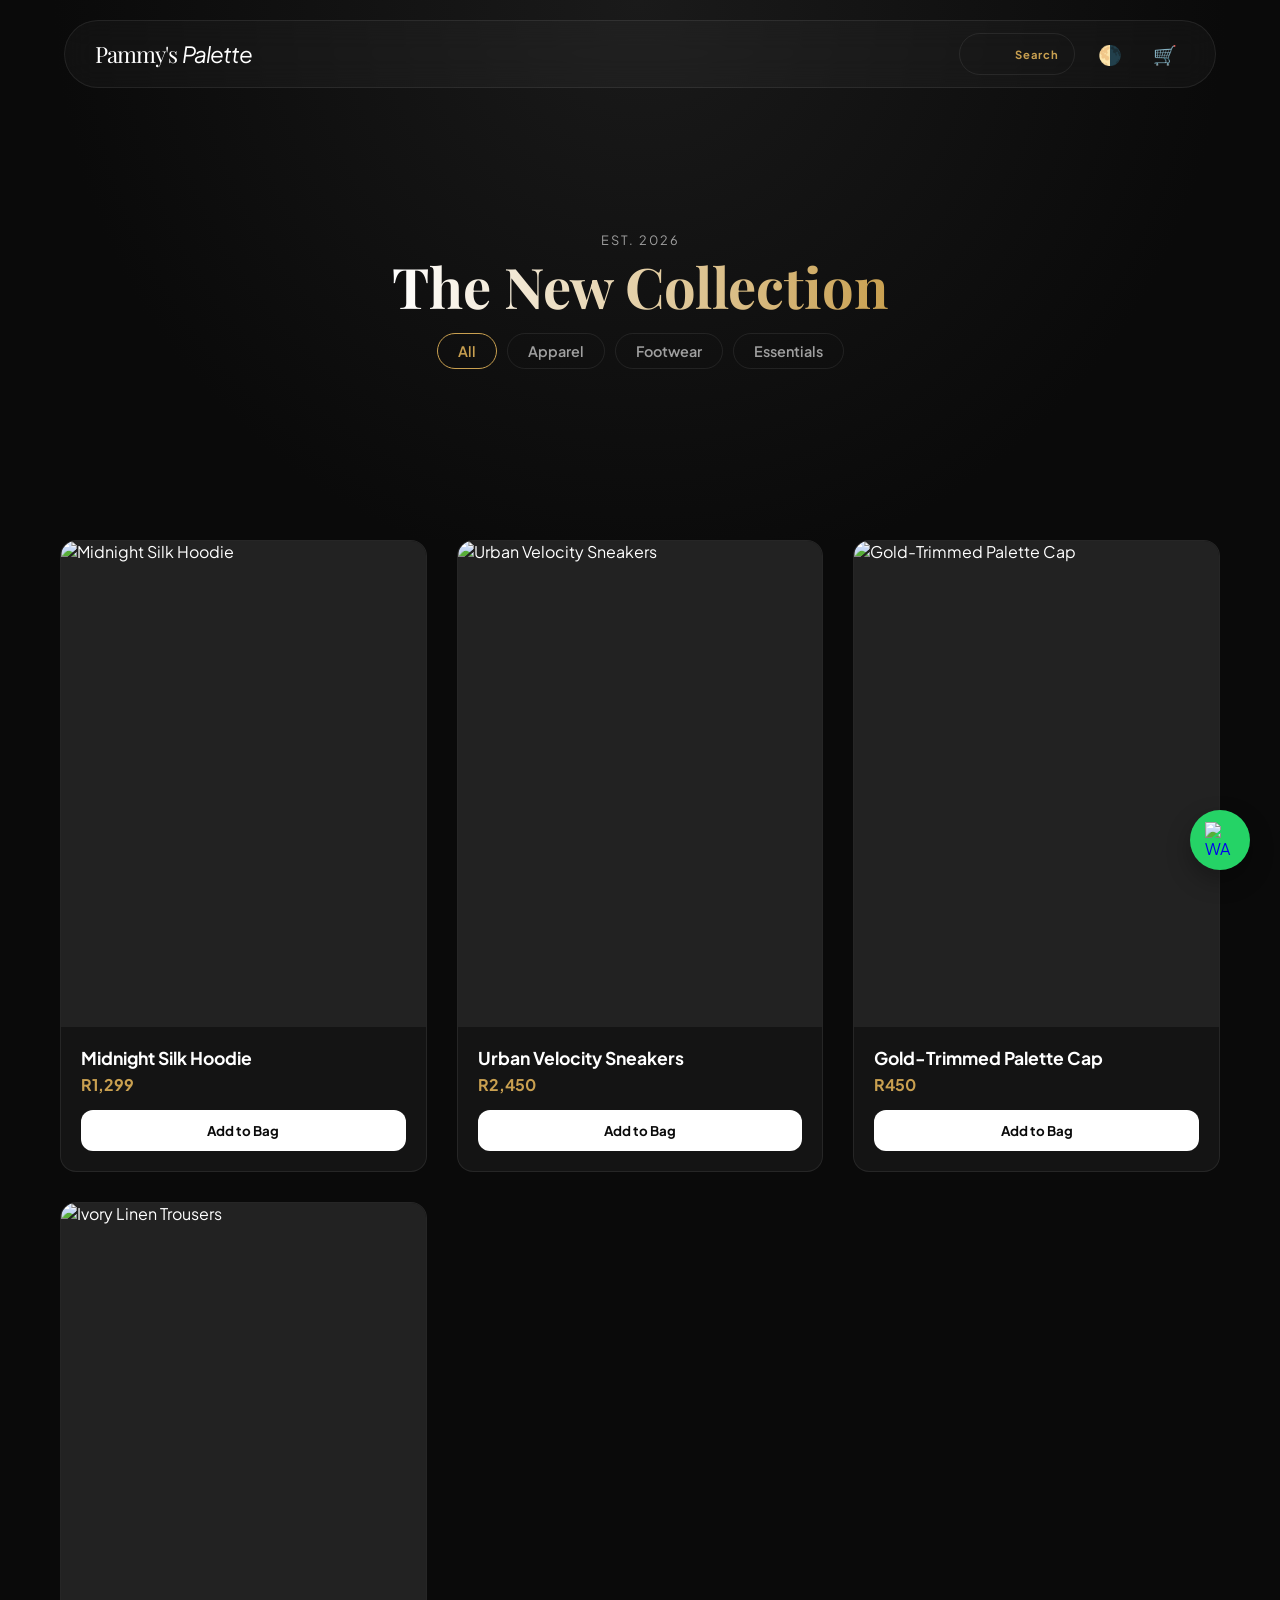
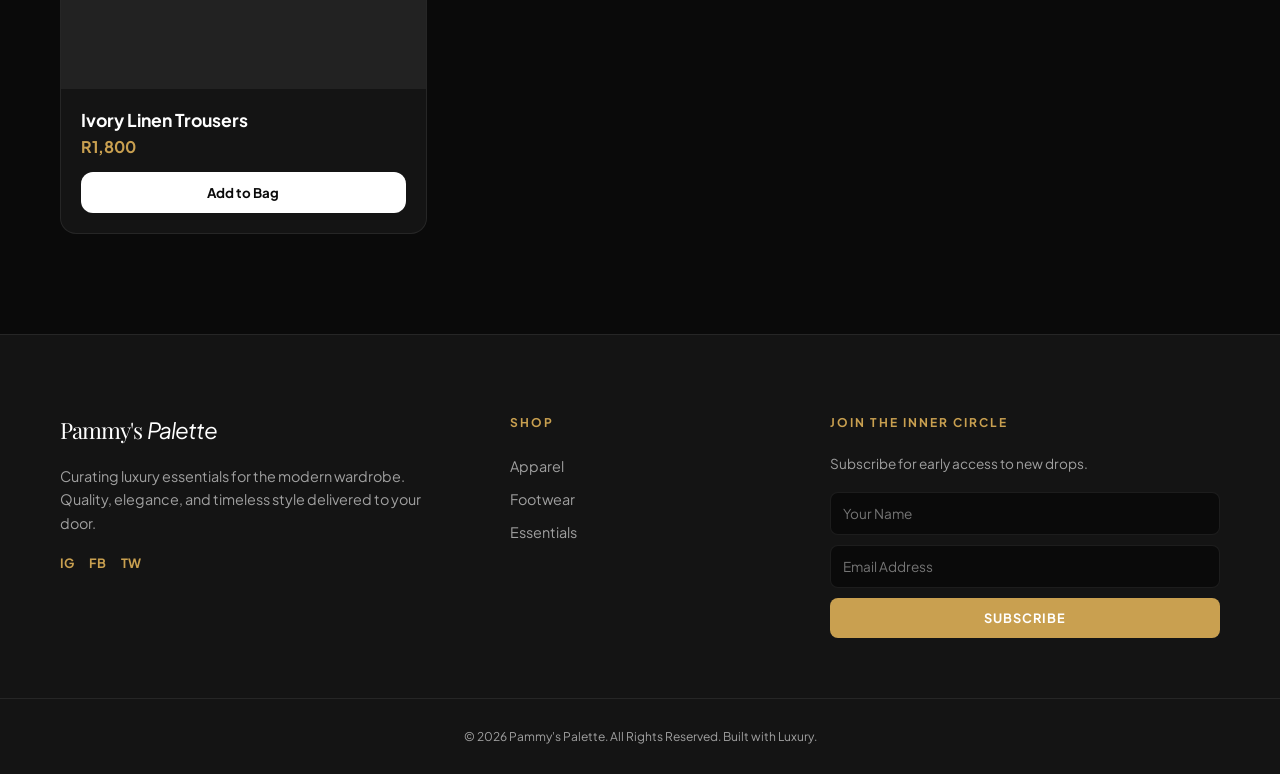
==== index.html @ d9e704fb "Add files via upload" ====
<!DOCTYPE html>
<html lang="en">
<head>
    <meta charset="UTF-8">
    <meta name="viewport" content="width=device-width, initial-scale=1.0">
    <title>Pammy's Palette | Luxury Essentials</title>
    <link href="https://fonts.googleapis.com/css2?family=Plus+Jakarta+Sans:wght@300;400;600;700&family=Playfair+Display:ital,wght@0,700;1,700&display=swap" rel="stylesheet">
    
    <style>
        :root {
            --primary: #c9a050; /* Luxury Gold */
            --bg: #0a0a0a;
            --surface: #141414;
            --text: #ffffff;
            --text-dim: #a0a0a0;
            --glass: rgba(255, 255, 255, 0.03);
            --border: rgba(255, 255, 255, 0.08);
            --radius: 16px;
        }

        .light-theme {
            --bg: #fdfdfd;
            --surface: #ffffff;
            --text: #1a1a1a;
            --text-dim: #666666;
            --glass: rgba(0, 0, 0, 0.02);
            --border: rgba(0, 0, 0, 0.08);
        }

        * {
            margin: 0;
            padding: 0;
            box-sizing: border-box;
            font-family: 'Plus Jakarta Sans', sans-serif;
            transition: background 0.4s ease, color 0.4s ease;
        }

        body {
            background-color: var(--bg);
            color: var(--text);
            overflow-x: hidden;
        }

        /* --- NAVIGATION --- */
        nav {
            position: fixed;
            top: 20px;
            left: 50%;
            transform: translateX(-50%);
            width: 90%;
            max-width: 1200px;
            background: var(--glass);
            backdrop-filter: blur(15px);
            border: 1px solid var(--border);
            border-radius: 50px;
            display: flex;
            justify-content: space-between;
            align-items: center;
            padding: 12px 30px;
            z-index: 1000;
        }

        .logo {
            font-family: 'Playfair Display', serif;
            font-size: 1.4rem;
            letter-spacing: -1px;
        }

        .nav-actions {
            display: flex;
            gap: 15px;
        }

        .icon-btn {
            background: none;
            border: none;
            color: var(--text);
            font-size: 1.2rem;
            cursor: pointer;
            padding: 8px;
            border-radius: 50%;
            display: flex;
            align-items: center;
            justify-content: center;
        }

        .icon-btn:hover {
            background: var(--border);
        }

        /* --- HERO --- */
        .hero {
            height: 60vh;
            display: flex;
            flex-direction: column;
            justify-content: center;
            align-items: center;
            text-align: center;
            padding-top: 100px;
            background: radial-gradient(circle at top, #1a1a1a 0%, var(--bg) 70%);
        }

        .hero h2 {
            font-family: 'Playfair Display', serif;
            font-size: 3.5rem;
            margin-bottom: 10px;
            background: linear-gradient(to right, var(--text), var(--primary));
            -webkit-background-clip: text;
            -webkit-text-fill-color: transparent;
        }

        .hero p {
            color: var(--text-dim);
            letter-spacing: 2px;
            text-transform: uppercase;
            font-size: 0.8rem;
        }

        /* --- FILTERS --- */
        .filters {
            display: flex;
            justify-content: center;
            gap: 10px;
            margin-bottom: 40px;
        }

        .filter-btn {
            background: transparent;
            border: 1px solid var(--border);
            color: var(--text-dim);
            padding: 8px 20px;
            border-radius: 30px;
            cursor: pointer;
            font-size: 0.9rem;
            font-weight: 600;
        }

        .filter-btn.active, .filter-btn:hover {
            border-color: var(--primary);
            color: var(--primary);
        }

        /* --- PRODUCT GRID --- */
        .container {
            max-width: 1200px;
            margin: 0 auto;
            padding: 0 20px;
        }

        .grid {
            display: grid;
            grid-template-columns: repeat(auto-fill, minmax(280px, 1fr));
            gap: 30px;
        }

        .card {
            background: var(--surface);
            border-radius: var(--radius);
            overflow: hidden;
            border: 1px solid var(--border);
            position: relative;
        }

        .image-container {
            width: 100%;
            aspect-ratio: 3/4;
            background: #222;
            overflow: hidden;
        }

        .image-container img {
            width: 100%;
            height: 100%;
            object-fit: cover;
            transition: transform 0.6s cubic-bezier(0.33, 1, 0.68, 1);
        }

        .card:hover .image-container img {
            transform: scale(1.1);
        }

        .card-info {
            padding: 20px;
        }

        .card-info h3 {
            font-size: 1.1rem;
            margin-bottom: 5px;
        }

        .card-info p {
            color: var(--primary);
            font-weight: 700;
            margin-bottom: 15px;
        }

        .add-btn {
            width: 100%;
            background: var(--text);
            color: var(--bg);
            border: none;
            padding: 12px;
            border-radius: 12px;
            font-weight: 700;
            cursor: pointer;
            transition: opacity 0.2s;
        }

        .add-btn:hover {
            opacity: 0.9;
        }

        /* --- CART SIDEBAR --- */
        .cart-overlay {
            position: fixed;
            inset: 0;
            background: rgba(0,0,0,0.5);
            backdrop-filter: blur(4px);
            visibility: hidden;
            opacity: 0;
            z-index: 2000;
            transition: 0.3s;
        }

        .cart-sidebar {
            position: fixed;
            right: -400px;
            top: 0;
            width: 100%;
            max-width: 400px;
            height: 100%;
            background: var(--surface);
            z-index: 2001;
            padding: 40px 30px;
            transition: 0.4s cubic-bezier(0.33, 1, 0.68, 1);
            display: flex;
            flex-direction: column;
        }

        .cart-active .cart-overlay { visibility: visible; opacity: 1; }
        .cart-active .cart-sidebar { right: 0; }

        .cart-header {
            display: flex;
            justify-content: space-between;
            align-items: center;
            margin-bottom: 30px;
        }

        .cart-items-list {
            flex-grow: 1;
            overflow-y: auto;
        }

        .cart-item {
            display: flex;
            justify-content: space-between;
            margin-bottom: 20px;
            padding-bottom: 10px;
            border-bottom: 1px solid var(--border);
        }

        .checkout-btn {
            background: var(--primary);
            color: white;
            border: none;
            padding: 18px;
            border-radius: 14px;
            width: 100%;
            font-weight: 700;
            font-size: 1rem;
            cursor: pointer;
            margin-top: 20px;
        }

        /* --- CONTACT & FOOTER --- */
        .contact-section {
            padding: 80px 0;
            text-align: center;
        }

        .contact-form {
            max-width: 500px;
            margin: 0 auto;
            background: var(--surface);
            padding: 40px;
            border-radius: var(--radius);
            border: 1px solid var(--border);
        }

        input {
            width: 100%;
            background: var(--bg);
            border: 1px solid var(--border);
            color: var(--text);
            padding: 15px;
            border-radius: 8px;
            margin-bottom: 15px;
        }

        .whatsapp-float {
            position: fixed;
            bottom: 30px;
            right: 30px;
            background: #25d366;
            width: 60px;
            height: 60px;
            border-radius: 50%;
            display: flex;
            align-items: center;
            justify-content: center;
            text-decoration: none;
            box-shadow: 0 10px 25px rgba(0,0,0,0.3);
            z-index: 900;
        }

        @media (max-width: 768px) {
            .hero h2 { font-size: 2.2rem; }
            .grid { grid-template-columns: 1fr 1fr; gap: 15px; }
        }

        .search-container {
    display: flex;
    align-items: center;
    background: transparent;
    border: 1px solid var(--border);
    border-radius: 30px;
    padding: 0 15px;
    transition: all 0.5s cubic-bezier(0.4, 0, 0.2, 1);
    /* Set min-width instead of fixed width */
    min-width: 110px; 
    height: 42px;
    overflow: hidden;
    position: relative;
}

.search-container.active {
    /* Increase this value to fit your full placeholder text */
    min-width: 300px; 
    background: var(--surface);
    border-color: var(--primary);
}

#searchInput {
    flex: 1; /* Allows the input to take up all available space */
    border: none;
    background: transparent;
    color: var(--text);
    outline: none;
    font-size: 0.85rem;
    opacity: 0;
    width: 0;
    transition: opacity 0.3s ease;
}

.search-container.active #searchInput {
    opacity: 1;
    width: 100%; /* Now it fills the 300px container */
}

.search-text-btn {
    background: none;
    border: none;
    color: var(--primary);
    font-size: 0.7rem;
    font-weight: 700;
    letter-spacing: 1px;
    cursor: pointer;
    white-space: nowrap; /* Prevents "SEARCH" from wrapping to a new line */
    margin-left: 10px;
}

.site-footer {
    background: var(--surface);
    border-top: 1px solid var(--border);
    padding: 80px 0 30px 0;
    margin-top: 100px;
}

.footer-grid {
    display: grid;
    grid-template-columns: 1.5fr 1fr 1.5fr;
    gap: 60px;
    margin-bottom: 60px;
}

.footer-brand p {
    color: var(--text-dim);
    font-size: 0.9rem;
    line-height: 1.6;
    margin-top: 20px;
}

.social-links {
    display: flex;
    gap: 15px;
    margin-top: 20px;
}

.social-links a {
    color: var(--primary);
    text-decoration: none;
    font-size: 0.8rem;
    font-weight: 700;
}

.footer-links h4, .footer-newsletter h4 {
    font-size: 0.75rem;
    letter-spacing: 2px;
    text-transform: uppercase;
    margin-bottom: 25px;
    color: var(--primary);
}

.footer-links ul {
    list-style: none;
}

.footer-links li {
    margin-bottom: 12px;
}

.footer-links a {
    color: var(--text-dim);
    text-decoration: none;
    font-size: 0.9rem;
    transition: color 0.3s;
}

.footer-links a:hover {
    color: var(--text);
}

.footer-newsletter p {
    color: var(--text-dim);
    font-size: 0.85rem;
    margin-bottom: 20px;
}

/* Compact Form Styling */
.footer-form input {
    background: var(--bg);
    border: 1px solid var(--border);
    padding: 12px;
    border-radius: 8px;
    margin-bottom: 10px;
    font-size: 0.85rem;
}

.subscribe-btn {
    width: 100%;
    background: var(--primary);
    color: white;
    border: none;
    padding: 12px;
    border-radius: 8px;
    font-weight: 700;
    letter-spacing: 1px;
    font-size: 0.8rem;
    cursor: pointer;
}

.footer-bottom {
    border-top: 1px solid var(--border);
    padding-top: 30px;
    text-align: center;
    color: var(--text-dim);
    font-size: 0.75rem;
}

/* Responsive Footer */
@media (max-width: 768px) {
    .footer-grid {
        grid-template-columns: 1fr;
        gap: 40px;
        text-align: center;
    }
    .social-links {
        justify-content: center;
    }
}
    </style>
</head>
<body>

  <nav>
    <div class="logo">Pammy's <i>Palette</i></div>
    
    <div class="nav-actions">
        <div class="search-container">
            <input type="text" id="searchInput" placeholder="Search collection..." onkeyup="handleSearch(event)">
            <button class="search-text-btn" onclick="toggleSearch()">Search</button>
        </div>
        
        <button class="icon-btn" onclick="toggleTheme()">🌗</button>
        <button class="icon-btn" id="cartBtn" onclick="toggleCart()">🛒</button>
    </div>
</nav>

    <header class="hero">
        <p>Est. 2026</p>
        <h2>The New Collection</h2>
        <div class="filters">
            <button class="filter-btn active" onclick="filterItems('all', this)">All</button>
            <button class="filter-btn" onclick="filterItems('clothing', this)">Apparel</button>
            <button class="filter-btn" onclick="filterItems('shoes', this)">Footwear</button>
            <button class="filter-btn" onclick="filterItems('accessories', this)">Essentials</button>
        </div>
    </header>

    <main class="container">
        <div class="grid" id="productGrid">
            </div>
    </main>

    <footer class="site-footer">
      <div class="container footer-grid">
          <div class="footer-brand">
              <div class="logo">Pammy's <i>Palette</i></div>
              <p>Curating luxury essentials for the modern wardrobe. Quality, elegance, and timeless style delivered to your door.</p>
              <div class="social-links">
                  <a href="#">IG</a>
                  <a href="#">FB</a>
                  <a href="#">TW</a>
              </div>
          </div>
  
          <div class="footer-links">
              <h4>Shop</h4>
              <ul>
                  <li><a href="#" onclick="filterItems('clothing', this)">Apparel</a></li>
                  <li><a href="#" onclick="filterItems('shoes', this)">Footwear</a></li>
                  <li><a href="#" onclick="filterItems('accessories', this)">Essentials</a></li>
              </ul>
          </div>
  
          <div class="footer-newsletter">
              <h4>Join the Inner Circle</h4>
              <p>Subscribe for early access to new drops.</p>
              <form class="footer-form" action="https://formsubmit.co/ajax/YOUR-EMAIL" method="POST">
                  <input type="text" name="name" placeholder="Your Name" required>
                  <input type="email" name="email" placeholder="Email Address" required>
                  <button type="submit" class="subscribe-btn">SUBSCRIBE</button>
              </form>
          </div>
      </div>
      
      <div class="footer-bottom">
          <p>&copy; 2026 Pammy's Palette. All Rights Reserved. Built with Luxury.</p>
      </div>
  </footer>

    <div class="cart-overlay" onclick="toggleCart()"></div>
    <div class="cart-sidebar" id="cartSidebar">
        <div class="cart-header">
            <h2>Your Selection</h2>
            <button class="icon-btn" onclick="toggleCart()">✕</button>
        </div>
        <div class="cart-items-list" id="cartList"></div>
        <div class="cart-footer">
            <div style="display: flex; justify-content: space-between; font-weight: 700; font-size: 1.2rem;">
                <span>Total</span>
                <span id="cartTotal">R0.00</span>
            </div>
            <button class="checkout-btn" onclick="handleCheckout()">Secure Checkout</button>
        </div>
    </div>

    <a href="https://wa.me/27123456789" class="whatsapp-float">
        <img src="https://upload.wikimedia.org/wikipedia/commons/6/6b/WhatsApp.svg" width="30" alt="WA">
    </a>

    <script>
        const products = [
            { id: 1, name: "Midnight Silk Hoodie", price: 1299, category: "clothing", img: "https://images.unsplash.com/photo-1556821840-3a63f95609a7?auto=format&fit=crop&w=400&q=80" },
            { id: 2, name: "Urban Velocity Sneakers", price: 2450, category: "shoes", img: "https://images.unsplash.com/photo-1542291026-7eec264c27ff?auto=format&fit=crop&w=400&q=80" },
            { id: 3, name: "Gold-Trimmed Palette Cap", price: 450, category: "accessories", img: "https://images.unsplash.com/photo-1588850561407-ed78c282e89b?auto=format&fit=crop&w=400&q=80" },
            { id: 4, name: "Ivory Linen Trousers", price: 1800, category: "clothing", img: "https://images.unsplash.com/photo-1594633312681-425c7b97ccd1?auto=format&fit=crop&w=400&q=80" }
        ];

        let cart = [];

        function renderProducts(items) {
            const grid = document.getElementById('productGrid');
            grid.innerHTML = items.map(p => `
                <div class="card">
                    <div class="image-container">
                        <img src="${p.img}" alt="${p.name}">
                    </div>
                    <div class="card-info">
                        <h3>${p.name}</h3>
                        <p>R${p.price.toLocaleString()}</p>
                        <button class="add-btn" onclick="addToCart(${p.id})">Add to Bag</button>
                    </div>
                </div>
            `).join('');
        }

        function filterItems(cat, btn) {
            document.querySelectorAll('.filter-btn').forEach(b => b.classList.remove('active'));
            btn.classList.add('active');
            if(cat === 'all') renderProducts(products);
            else renderProducts(products.filter(p => p.category === cat));
        }

        function addToCart(id) {
            const product = products.find(p => p.id === id);
            cart.push(product);
            updateCartUI();
            if(!document.body.classList.contains('cart-active')) toggleCart();
        }

        function updateCartUI() {
            const list = document.getElementById('cartList');
            const total = document.getElementById('cartTotal');
            list.innerHTML = cart.map((item, idx) => `
                <div class="cart-item">
                    <div>
                        <div style="font-weight:600">${item.name}</div>
                        <div style="font-size:0.8rem; color:var(--text-dim)">R${item.price}</div>
                    </div>
                    <button class="icon-btn" onclick="removeItem(${idx})" style="font-size:0.8rem">Remove</button>
                </div>
            `).join('');
            
            const sum = cart.reduce((acc, item) => acc + item.price, 0);
            total.innerText = `R${sum.toLocaleString()}`;
        }

        function removeItem(index) {
            cart.splice(index, 1);
            updateCartUI();
        }

        function toggleCart() {
            document.body.classList.toggle('cart-active');
        }

        function toggleTheme() {
            document.body.classList.toggle('light-theme');
        }

        function handleCheckout() {
            if(cart.length === 0) return alert("Your bag is empty");
            alert("Redirecting to Secure Gateway...");
            // Here you would integrate PayFast or Yoco SDK
        }

        function toggleSearch() {
    const container = document.querySelector('.search-container');
    const input = document.getElementById('searchInput');
    
    container.classList.toggle('active');
    
    if (container.classList.contains('active')) {
        input.focus();
    } else {
        input.value = ""; // Clear search on close
        renderProducts(products); // Reset grid
    }
}

function handleSearch(event) {
    const query = event.target.value.toLowerCase();
    
    // Filter the original products array
    const filtered = products.filter(p => 
        p.name.toLowerCase().includes(query) || 
        p.category.toLowerCase().includes(query)
    );
    
    renderProducts(filtered);
    
    // Optional: Reset active filter buttons UI
    if (query !== "") {
        document.querySelectorAll('.filter-btn').forEach(b => b.classList.remove('active'));
    }
}
        // Initialize
        renderProducts(products);
    </script>
</body>
</html>
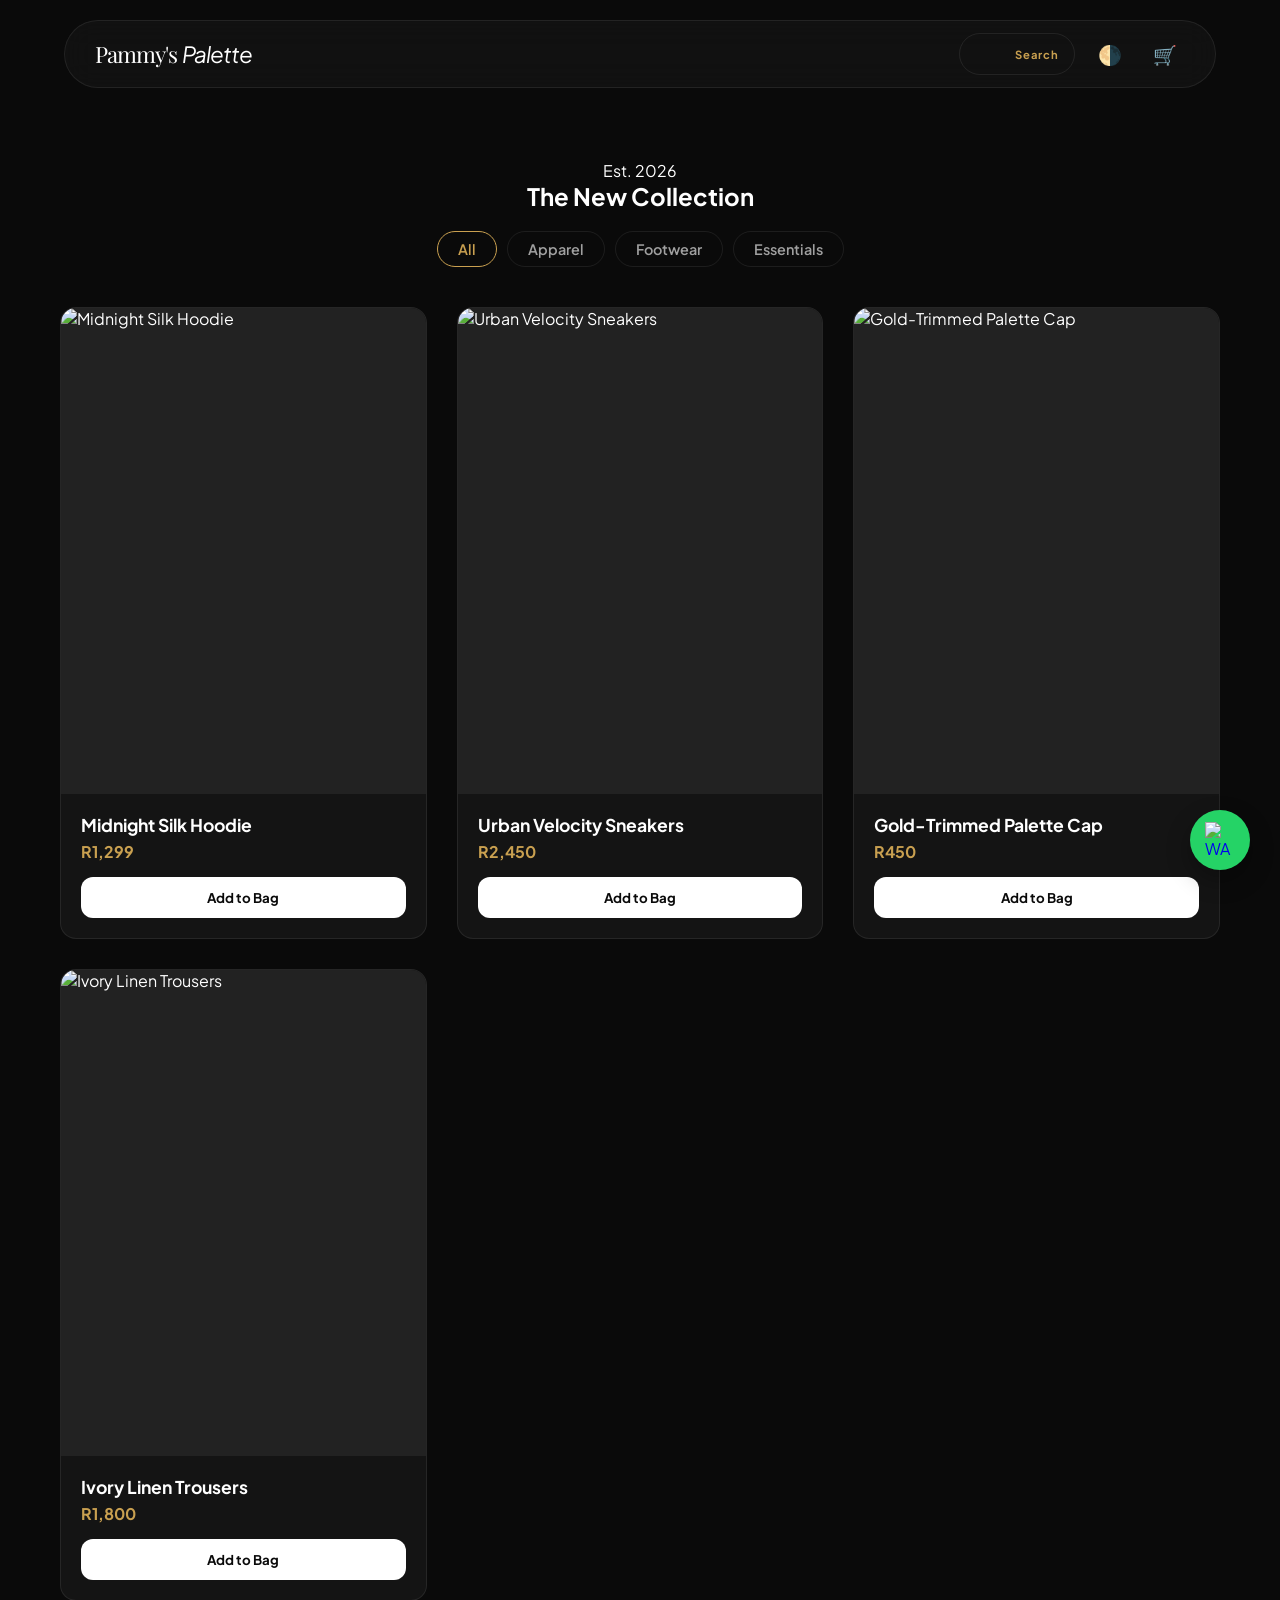
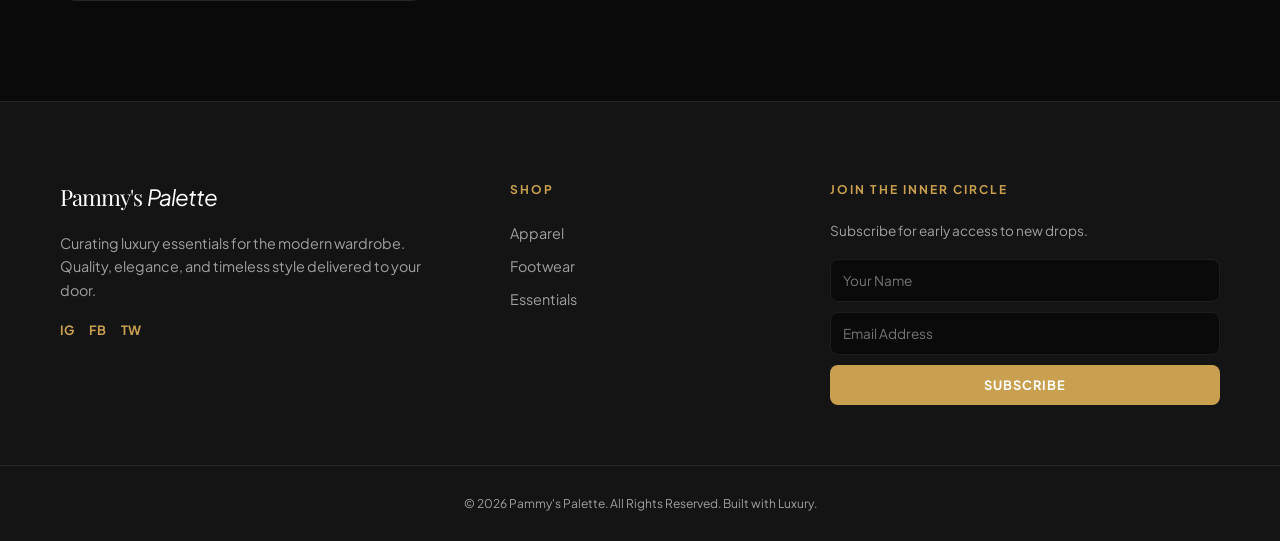
==== commit cda4ed8d: "Add files via upload" ====
--- a/index.html
+++ b/index.html
@@ -5,480 +5,9 @@
     <meta name="viewport" content="width=device-width, initial-scale=1.0">
     <title>Pammy's Palette | Luxury Essentials</title>
     <link href="https://fonts.googleapis.com/css2?family=Plus+Jakarta+Sans:wght@300;400;600;700&family=Playfair+Display:ital,wght@0,700;1,700&display=swap" rel="stylesheet">
-    
+    <link rel="stylesheet" href="style.css">
     <style>
-        :root {
-            --primary: #c9a050; /* Luxury Gold */
-            --bg: #0a0a0a;
-            --surface: #141414;
-            --text: #ffffff;
-            --text-dim: #a0a0a0;
-            --glass: rgba(255, 255, 255, 0.03);
-            --border: rgba(255, 255, 255, 0.08);
-            --radius: 16px;
-        }
-
-        .light-theme {
-            --bg: #fdfdfd;
-            --surface: #ffffff;
-            --text: #1a1a1a;
-            --text-dim: #666666;
-            --glass: rgba(0, 0, 0, 0.02);
-            --border: rgba(0, 0, 0, 0.08);
-        }
-
-        * {
-            margin: 0;
-            padding: 0;
-            box-sizing: border-box;
-            font-family: 'Plus Jakarta Sans', sans-serif;
-            transition: background 0.4s ease, color 0.4s ease;
-        }
-
-        body {
-            background-color: var(--bg);
-            color: var(--text);
-            overflow-x: hidden;
-        }
-
-        /* --- NAVIGATION --- */
-        nav {
-            position: fixed;
-            top: 20px;
-            left: 50%;
-            transform: translateX(-50%);
-            width: 90%;
-            max-width: 1200px;
-            background: var(--glass);
-            backdrop-filter: blur(15px);
-            border: 1px solid var(--border);
-            border-radius: 50px;
-            display: flex;
-            justify-content: space-between;
-            align-items: center;
-            padding: 12px 30px;
-            z-index: 1000;
-        }
-
-        .logo {
-            font-family: 'Playfair Display', serif;
-            font-size: 1.4rem;
-            letter-spacing: -1px;
-        }
-
-        .nav-actions {
-            display: flex;
-            gap: 15px;
-        }
-
-        .icon-btn {
-            background: none;
-            border: none;
-            color: var(--text);
-            font-size: 1.2rem;
-            cursor: pointer;
-            padding: 8px;
-            border-radius: 50%;
-            display: flex;
-            align-items: center;
-            justify-content: center;
-        }
-
-        .icon-btn:hover {
-            background: var(--border);
-        }
-
-        /* --- HERO --- */
-        .hero {
-            height: 60vh;
-            display: flex;
-            flex-direction: column;
-            justify-content: center;
-            align-items: center;
-            text-align: center;
-            padding-top: 100px;
-            background: radial-gradient(circle at top, #1a1a1a 0%, var(--bg) 70%);
-        }
-
-        .hero h2 {
-            font-family: 'Playfair Display', serif;
-            font-size: 3.5rem;
-            margin-bottom: 10px;
-            background: linear-gradient(to right, var(--text), var(--primary));
-            -webkit-background-clip: text;
-            -webkit-text-fill-color: transparent;
-        }
-
-        .hero p {
-            color: var(--text-dim);
-            letter-spacing: 2px;
-            text-transform: uppercase;
-            font-size: 0.8rem;
-        }
-
-        /* --- FILTERS --- */
-        .filters {
-            display: flex;
-            justify-content: center;
-            gap: 10px;
-            margin-bottom: 40px;
-        }
-
-        .filter-btn {
-            background: transparent;
-            border: 1px solid var(--border);
-            color: var(--text-dim);
-            padding: 8px 20px;
-            border-radius: 30px;
-            cursor: pointer;
-            font-size: 0.9rem;
-            font-weight: 600;
-        }
-
-        .filter-btn.active, .filter-btn:hover {
-            border-color: var(--primary);
-            color: var(--primary);
-        }
-
-        /* --- PRODUCT GRID --- */
-        .container {
-            max-width: 1200px;
-            margin: 0 auto;
-            padding: 0 20px;
-        }
-
-        .grid {
-            display: grid;
-            grid-template-columns: repeat(auto-fill, minmax(280px, 1fr));
-            gap: 30px;
-        }
-
-        .card {
-            background: var(--surface);
-            border-radius: var(--radius);
-            overflow: hidden;
-            border: 1px solid var(--border);
-            position: relative;
-        }
-
-        .image-container {
-            width: 100%;
-            aspect-ratio: 3/4;
-            background: #222;
-            overflow: hidden;
-        }
-
-        .image-container img {
-            width: 100%;
-            height: 100%;
-            object-fit: cover;
-            transition: transform 0.6s cubic-bezier(0.33, 1, 0.68, 1);
-        }
-
-        .card:hover .image-container img {
-            transform: scale(1.1);
-        }
-
-        .card-info {
-            padding: 20px;
-        }
-
-        .card-info h3 {
-            font-size: 1.1rem;
-            margin-bottom: 5px;
-        }
-
-        .card-info p {
-            color: var(--primary);
-            font-weight: 700;
-            margin-bottom: 15px;
-        }
-
-        .add-btn {
-            width: 100%;
-            background: var(--text);
-            color: var(--bg);
-            border: none;
-            padding: 12px;
-            border-radius: 12px;
-            font-weight: 700;
-            cursor: pointer;
-            transition: opacity 0.2s;
-        }
-
-        .add-btn:hover {
-            opacity: 0.9;
-        }
-
-        /* --- CART SIDEBAR --- */
-        .cart-overlay {
-            position: fixed;
-            inset: 0;
-            background: rgba(0,0,0,0.5);
-            backdrop-filter: blur(4px);
-            visibility: hidden;
-            opacity: 0;
-            z-index: 2000;
-            transition: 0.3s;
-        }
-
-        .cart-sidebar {
-            position: fixed;
-            right: -400px;
-            top: 0;
-            width: 100%;
-            max-width: 400px;
-            height: 100%;
-            background: var(--surface);
-            z-index: 2001;
-            padding: 40px 30px;
-            transition: 0.4s cubic-bezier(0.33, 1, 0.68, 1);
-            display: flex;
-            flex-direction: column;
-        }
-
-        .cart-active .cart-overlay { visibility: visible; opacity: 1; }
-        .cart-active .cart-sidebar { right: 0; }
-
-        .cart-header {
-            display: flex;
-            justify-content: space-between;
-            align-items: center;
-            margin-bottom: 30px;
-        }
-
-        .cart-items-list {
-            flex-grow: 1;
-            overflow-y: auto;
-        }
-
-        .cart-item {
-            display: flex;
-            justify-content: space-between;
-            margin-bottom: 20px;
-            padding-bottom: 10px;
-            border-bottom: 1px solid var(--border);
-        }
-
-        .checkout-btn {
-            background: var(--primary);
-            color: white;
-            border: none;
-            padding: 18px;
-            border-radius: 14px;
-            width: 100%;
-            font-weight: 700;
-            font-size: 1rem;
-            cursor: pointer;
-            margin-top: 20px;
-        }
-
-        /* --- CONTACT & FOOTER --- */
-        .contact-section {
-            padding: 80px 0;
-            text-align: center;
-        }
-
-        .contact-form {
-            max-width: 500px;
-            margin: 0 auto;
-            background: var(--surface);
-            padding: 40px;
-            border-radius: var(--radius);
-            border: 1px solid var(--border);
-        }
-
-        input {
-            width: 100%;
-            background: var(--bg);
-            border: 1px solid var(--border);
-            color: var(--text);
-            padding: 15px;
-            border-radius: 8px;
-            margin-bottom: 15px;
-        }
-
-        .whatsapp-float {
-            position: fixed;
-            bottom: 30px;
-            right: 30px;
-            background: #25d366;
-            width: 60px;
-            height: 60px;
-            border-radius: 50%;
-            display: flex;
-            align-items: center;
-            justify-content: center;
-            text-decoration: none;
-            box-shadow: 0 10px 25px rgba(0,0,0,0.3);
-            z-index: 900;
-        }
-
-        @media (max-width: 768px) {
-            .hero h2 { font-size: 2.2rem; }
-            .grid { grid-template-columns: 1fr 1fr; gap: 15px; }
-        }
-
-        .search-container {
-    display: flex;
-    align-items: center;
-    background: transparent;
-    border: 1px solid var(--border);
-    border-radius: 30px;
-    padding: 0 15px;
-    transition: all 0.5s cubic-bezier(0.4, 0, 0.2, 1);
-    /* Set min-width instead of fixed width */
-    min-width: 110px; 
-    height: 42px;
-    overflow: hidden;
-    position: relative;
-}
-
-.search-container.active {
-    /* Increase this value to fit your full placeholder text */
-    min-width: 300px; 
-    background: var(--surface);
-    border-color: var(--primary);
-}
-
-#searchInput {
-    flex: 1; /* Allows the input to take up all available space */
-    border: none;
-    background: transparent;
-    color: var(--text);
-    outline: none;
-    font-size: 0.85rem;
-    opacity: 0;
-    width: 0;
-    transition: opacity 0.3s ease;
-}
-
-.search-container.active #searchInput {
-    opacity: 1;
-    width: 100%; /* Now it fills the 300px container */
-}
-
-.search-text-btn {
-    background: none;
-    border: none;
-    color: var(--primary);
-    font-size: 0.7rem;
-    font-weight: 700;
-    letter-spacing: 1px;
-    cursor: pointer;
-    white-space: nowrap; /* Prevents "SEARCH" from wrapping to a new line */
-    margin-left: 10px;
-}
-
-.site-footer {
-    background: var(--surface);
-    border-top: 1px solid var(--border);
-    padding: 80px 0 30px 0;
-    margin-top: 100px;
-}
-
-.footer-grid {
-    display: grid;
-    grid-template-columns: 1.5fr 1fr 1.5fr;
-    gap: 60px;
-    margin-bottom: 60px;
-}
-
-.footer-brand p {
-    color: var(--text-dim);
-    font-size: 0.9rem;
-    line-height: 1.6;
-    margin-top: 20px;
-}
-
-.social-links {
-    display: flex;
-    gap: 15px;
-    margin-top: 20px;
-}
-
-.social-links a {
-    color: var(--primary);
-    text-decoration: none;
-    font-size: 0.8rem;
-    font-weight: 700;
-}
-
-.footer-links h4, .footer-newsletter h4 {
-    font-size: 0.75rem;
-    letter-spacing: 2px;
-    text-transform: uppercase;
-    margin-bottom: 25px;
-    color: var(--primary);
-}
-
-.footer-links ul {
-    list-style: none;
-}
-
-.footer-links li {
-    margin-bottom: 12px;
-}
-
-.footer-links a {
-    color: var(--text-dim);
-    text-decoration: none;
-    font-size: 0.9rem;
-    transition: color 0.3s;
-}
-
-.footer-links a:hover {
-    color: var(--text);
-}
-
-.footer-newsletter p {
-    color: var(--text-dim);
-    font-size: 0.85rem;
-    margin-bottom: 20px;
-}
-
-/* Compact Form Styling */
-.footer-form input {
-    background: var(--bg);
-    border: 1px solid var(--border);
-    padding: 12px;
-    border-radius: 8px;
-    margin-bottom: 10px;
-    font-size: 0.85rem;
-}
-
-.subscribe-btn {
-    width: 100%;
-    background: var(--primary);
-    color: white;
-    border: none;
-    padding: 12px;
-    border-radius: 8px;
-    font-weight: 700;
-    letter-spacing: 1px;
-    font-size: 0.8rem;
-    cursor: pointer;
-}
-
-.footer-bottom {
-    border-top: 1px solid var(--border);
-    padding-top: 30px;
-    text-align: center;
-    color: var(--text-dim);
-    font-size: 0.75rem;
-}
-
-/* Responsive Footer */
-@media (max-width: 768px) {
-    .footer-grid {
-        grid-template-columns: 1fr;
-        gap: 40px;
-        text-align: center;
-    }
-    .social-links {
-        justify-content: center;
-    }
-}
+       
     </style>
 </head>
 <body>
@@ -497,16 +26,16 @@
     </div>
 </nav>
 
-    <header class="hero">
+<header class="hero" style="padding-top: 140px;">
         <p>Est. 2026</p>
-        <h2>The New Collection</h2>
-        <div class="filters">
-            <button class="filter-btn active" onclick="filterItems('all', this)">All</button>
-            <button class="filter-btn" onclick="filterItems('clothing', this)">Apparel</button>
-            <button class="filter-btn" onclick="filterItems('shoes', this)">Footwear</button>
-            <button class="filter-btn" onclick="filterItems('accessories', this)">Essentials</button>
-        </div>
-    </header>
+    <h2>The New Collection</h2>
+    <div class="filters">
+        <button class="filter-btn active" onclick="filterItems('all', this)">All</button>
+        <button class="filter-btn" onclick="filterItems('clothing', this)">Apparel</button>
+        <button class="filter-btn" onclick="filterItems('shoes', this)">Footwear</button>
+        <button class="filter-btn" onclick="filterItems('accessories', this)">Essentials</button>
+    </div>
+</header>
 
     <main class="container">
         <div class="grid" id="productGrid">
@@ -569,115 +98,6 @@
     <a href="https://wa.me/27123456789" class="whatsapp-float">
         <img src="https://upload.wikimedia.org/wikipedia/commons/6/6b/WhatsApp.svg" width="30" alt="WA">
     </a>
-
-    <script>
-        const products = [
-            { id: 1, name: "Midnight Silk Hoodie", price: 1299, category: "clothing", img: "https://images.unsplash.com/photo-1556821840-3a63f95609a7?auto=format&fit=crop&w=400&q=80" },
-            { id: 2, name: "Urban Velocity Sneakers", price: 2450, category: "shoes", img: "https://images.unsplash.com/photo-1542291026-7eec264c27ff?auto=format&fit=crop&w=400&q=80" },
-            { id: 3, name: "Gold-Trimmed Palette Cap", price: 450, category: "accessories", img: "https://images.unsplash.com/photo-1588850561407-ed78c282e89b?auto=format&fit=crop&w=400&q=80" },
-            { id: 4, name: "Ivory Linen Trousers", price: 1800, category: "clothing", img: "https://images.unsplash.com/photo-1594633312681-425c7b97ccd1?auto=format&fit=crop&w=400&q=80" }
-        ];
-
-        let cart = [];
-
-        function renderProducts(items) {
-            const grid = document.getElementById('productGrid');
-            grid.innerHTML = items.map(p => `
-                <div class="card">
-                    <div class="image-container">
-                        <img src="${p.img}" alt="${p.name}">
-                    </div>
-                    <div class="card-info">
-                        <h3>${p.name}</h3>
-                        <p>R${p.price.toLocaleString()}</p>
-                        <button class="add-btn" onclick="addToCart(${p.id})">Add to Bag</button>
-                    </div>
-                </div>
-            `).join('');
-        }
-
-        function filterItems(cat, btn) {
-            document.querySelectorAll('.filter-btn').forEach(b => b.classList.remove('active'));
-            btn.classList.add('active');
-            if(cat === 'all') renderProducts(products);
-            else renderProducts(products.filter(p => p.category === cat));
-        }
-
-        function addToCart(id) {
-            const product = products.find(p => p.id === id);
-            cart.push(product);
-            updateCartUI();
-            if(!document.body.classList.contains('cart-active')) toggleCart();
-        }
-
-        function updateCartUI() {
-            const list = document.getElementById('cartList');
-            const total = document.getElementById('cartTotal');
-            list.innerHTML = cart.map((item, idx) => `
-                <div class="cart-item">
-                    <div>
-                        <div style="font-weight:600">${item.name}</div>
-                        <div style="font-size:0.8rem; color:var(--text-dim)">R${item.price}</div>
-                    </div>
-                    <button class="icon-btn" onclick="removeItem(${idx})" style="font-size:0.8rem">Remove</button>
-                </div>
-            `).join('');
-            
-            const sum = cart.reduce((acc, item) => acc + item.price, 0);
-            total.innerText = `R${sum.toLocaleString()}`;
-        }
-
-        function removeItem(index) {
-            cart.splice(index, 1);
-            updateCartUI();
-        }
-
-        function toggleCart() {
-            document.body.classList.toggle('cart-active');
-        }
-
-        function toggleTheme() {
-            document.body.classList.toggle('light-theme');
-        }
-
-        function handleCheckout() {
-            if(cart.length === 0) return alert("Your bag is empty");
-            alert("Redirecting to Secure Gateway...");
-            // Here you would integrate PayFast or Yoco SDK
-        }
-
-        function toggleSearch() {
-    const container = document.querySelector('.search-container');
-    const input = document.getElementById('searchInput');
-    
-    container.classList.toggle('active');
-    
-    if (container.classList.contains('active')) {
-        input.focus();
-    } else {
-        input.value = ""; // Clear search on close
-        renderProducts(products); // Reset grid
-    }
-}
-
-function handleSearch(event) {
-    const query = event.target.value.toLowerCase();
-    
-    // Filter the original products array
-    const filtered = products.filter(p => 
-        p.name.toLowerCase().includes(query) || 
-        p.category.toLowerCase().includes(query)
-    );
-    
-    renderProducts(filtered);
-    
-    // Optional: Reset active filter buttons UI
-    if (query !== "") {
-        document.querySelectorAll('.filter-btn').forEach(b => b.classList.remove('active'));
-    }
-}
-        // Initialize
-        renderProducts(products);
-    </script>
+    <script src="script.js"></script>
 </body>
 </html>
--- a/style.css
+++ b/style.css
@@ -0,0 +1,575 @@
+:root {
+    --primary: #c9a050; /* Luxury Gold */
+    --bg: #0a0a0a;
+    --surface: #141414;
+    --text: #ffffff;
+    --text-dim: #a0a0a0;
+    --glass: rgba(255, 255, 255, 0.03);
+    --border: rgba(255, 255, 255, 0.08);
+    --radius: 16px;
+}
+
+.light-theme {
+    --bg: #fdfdfd;
+    --surface: #ffffff;
+    --text: #1a1a1a;
+    --text-dim: #666666;
+    --glass: rgba(0, 0, 0, 0.02);
+    --border: rgba(0, 0, 0, 0.08);
+}
+
+* {
+    margin: 0;
+    padding: 0;
+    box-sizing: border-box;
+    font-family: 'Plus Jakarta Sans', sans-serif;
+    transition: background 0.4s ease, color 0.4s ease;
+}
+
+body {
+    background-color: var(--bg);
+    color: var(--text);
+    overflow-x: hidden;
+}
+
+/* --- NAVIGATION --- */
+nav {
+    position: fixed;
+    top: 20px;
+    left: 50%;
+    transform: translateX(-50%);
+    width: 90%;
+    max-width: 1200px;
+    background: var(--glass);
+    backdrop-filter: blur(15px);
+    border: 1px solid var(--border);
+    border-radius: 50px;
+    display: flex;
+    justify-content: space-between;
+    align-items: center;
+    padding: 12px 30px;
+    z-index: 1000;
+}
+
+.logo {
+    font-family: 'Playfair Display', serif;
+    font-size: 1.4rem;
+    letter-spacing: -1px;
+}
+
+.nav-actions {
+    display: flex;
+    gap: 15px;
+}
+
+.icon-btn {
+    background: none;
+    border: none;
+    color: var(--text);
+    font-size: 1.2rem;
+    cursor: pointer;
+    padding: 8px;
+    border-radius: 50%;
+    display: flex;
+    align-items: center;
+    justify-content: center;
+}
+
+.icon-btn:hover {
+    background: var(--border);
+}
+
+/* --- HERO --- */
+.hero {
+    padding-top: 160px !important; 
+    display: flex !important;
+    flex-direction: column !important;
+    align-items: center !important; 
+    justify-content: center !important;
+    text-align: center !important;
+    width: 100% !important;
+    margin: 0 auto !important;
+}
+
+.hero p, .hero h2 {
+    width: 100%;
+}
+
+/* 2. Responsive Adjustments (Only for smaller screens) */
+@media (max-width: 768px) {
+    .hero {
+        padding-top: 120px !important; /* Slightly less padding on mobile */
+    }
+    
+    .hero h2 {
+        font-size: 1.8rem;
+    }
+}
+
+@media (max-width: 480px) {
+    .hero h2 {
+        font-size: 1.8rem;
+    }
+}
+/* --- FILTERS --- */
+.filters {
+    display: flex;
+    justify-content: center;
+    gap: 10px;
+    margin-top: 20px;
+    margin-bottom: 40px;
+}
+
+.filter-btn {
+    background: transparent;
+    border: 1px solid var(--border);
+    color: var(--text-dim);
+    padding: 8px 20px;
+    border-radius: 30px;
+    cursor: pointer;
+    font-size: 0.9rem;
+    font-weight: 600;
+}
+
+.filter-btn.active, .filter-btn:hover {
+    border-color: var(--primary);
+    color: var(--primary);
+}
+
+/* --- PRODUCT GRID --- */
+.container {
+    max-width: 1200px;
+    margin: 0 auto;
+    padding: 0 20px;
+}
+@media (max-width: 1024px) {
+    .grid {
+        grid-template-columns: repeat(2, 1fr);
+        gap: 20px;
+    }
+}
+
+@media (max-width: 768px) {
+    .grid {
+        grid-template-columns: repeat(2, 1fr);
+        gap: 15px;
+    }
+}
+
+@media (max-width: 480px) {
+    .grid {
+        grid-template-columns: 1fr;
+    }
+}
+
+.grid {
+    display: grid;
+    grid-template-columns: repeat(auto-fill, minmax(280px, 1fr));
+    gap: 30px;
+}
+
+.card {
+    background: var(--surface);
+    border-radius: var(--radius);
+    overflow: hidden;
+    border: 1px solid var(--border);
+    position: relative;
+}
+
+.image-container {
+    width: 100%;
+    aspect-ratio: 3/4;
+    background: #222;
+    overflow: hidden;
+}
+
+.image-container img {
+    width: 100%;
+    height: 100%;
+    object-fit: cover;
+    transition: transform 0.6s cubic-bezier(0.33, 1, 0.68, 1);
+}
+
+.card:hover .image-container img {
+    transform: scale(1.1);
+}
+
+.card-info {
+    padding: 20px;
+}
+
+.card-info h3 {
+    font-size: 1.1rem;
+    margin-bottom: 5px;
+}
+
+.card-info p {
+    color: var(--primary);
+    font-weight: 700;
+    margin-bottom: 15px;
+}
+
+.add-btn {
+    width: 100%;
+    background: var(--text);
+    color: var(--bg);
+    border: none;
+    padding: 12px;
+    border-radius: 12px;
+    font-weight: 700;
+    cursor: pointer;
+    transition: opacity 0.2s;
+}
+
+.add-btn:hover {
+    opacity: 0.9;
+}
+
+/* --- CART SIDEBAR --- */
+.cart-overlay {
+    position: fixed;
+    inset: 0;
+    background: rgba(0,0,0,0.5);
+    backdrop-filter: blur(4px);
+    visibility: hidden;
+    opacity: 0;
+    z-index: 2000;
+    transition: 0.3s;
+}
+
+.cart-sidebar {
+    position: fixed;
+    right: -400px;
+    top: 0;
+    width: 100%;
+    max-width: 400px;
+    height: 100%;
+    background: var(--surface);
+    z-index: 2001;
+    padding: 40px 30px;
+    transition: 0.4s cubic-bezier(0.33, 1, 0.68, 1);
+    display: flex;
+    flex-direction: column;
+}
+
+.cart-active .cart-overlay { visibility: visible; opacity: 1; }
+.cart-active .cart-sidebar { right: 0; }
+
+.cart-header {
+    display: flex;
+    justify-content: space-between;
+    align-items: center;
+    margin-bottom: 30px;
+}
+
+.cart-items-list {
+    flex-grow: 1;
+    overflow-y: auto;
+}
+
+.cart-item {
+    display: flex;
+    justify-content: space-between;
+    margin-bottom: 20px;
+    padding-bottom: 10px;
+    border-bottom: 1px solid var(--border);
+}
+
+.checkout-btn {
+    background: var(--primary);
+    color: white;
+    border: none;
+    padding: 18px;
+    border-radius: 14px;
+    width: 100%;
+    font-weight: 700;
+    font-size: 1rem;
+    cursor: pointer;
+    margin-top: 20px;
+}
+
+/* --- CONTACT & FOOTER --- */
+.contact-section {
+    padding: 80px 0;
+    text-align: center;
+}
+
+.contact-form {
+    max-width: 500px;
+    margin: 0 auto;
+    background: var(--surface);
+    padding: 40px;
+    border-radius: var(--radius);
+    border: 1px solid var(--border);
+}
+
+input {
+    width: 100%;
+    background: var(--bg);
+    border: 1px solid var(--border);
+    color: var(--text);
+    padding: 15px;
+    border-radius: 8px;
+    margin-bottom: 15px;
+}
+
+.whatsapp-float {
+    position: fixed;
+    bottom: 30px;
+    right: 30px;
+    background: #25d366;
+    width: 60px;
+    height: 60px;
+    border-radius: 50%;
+    display: flex;
+    align-items: center;
+    justify-content: center;
+    text-decoration: none;
+    box-shadow: 0 10px 25px rgba(0,0,0,0.3);
+    z-index: 900;
+}
+
+@media (max-width: 768px) {
+    .hero h2 { font-size: 2.2rem; }
+    .grid { grid-template-columns: 1fr 1fr; gap: 15px; }
+}
+
+.search-container {
+display: flex;
+align-items: center;
+background: transparent;
+border: 1px solid var(--border);
+border-radius: 30px;
+padding: 0 15px;
+transition: all 0.5s cubic-bezier(0.4, 0, 0.2, 1);
+/* Set min-width instead of fixed width */
+min-width: 110px; 
+height: 42px;
+overflow: hidden;
+position: relative;
+}
+
+.search-container.active {
+/* Increase this value to fit your full placeholder text */
+min-width: 300px; 
+background: var(--surface);
+border-color: var(--primary);
+}
+
+#searchInput {
+flex: 1; /* Allows the input to take up all available space */
+border: none;
+background: transparent;
+color: var(--text);
+outline: none;
+font-size: 0.85rem;
+opacity: 0;
+width: 0;
+transition: opacity 0.3s ease;
+}
+
+.search-container.active #searchInput {
+opacity: 1;
+width: 100%; /* Now it fills the 300px container */
+}
+
+.search-text-btn {
+background: none;
+border: none;
+color: var(--primary);
+font-size: 0.7rem;
+font-weight: 700;
+letter-spacing: 1px;
+cursor: pointer;
+white-space: nowrap; /* Prevents "SEARCH" from wrapping to a new line */
+margin-left: 10px;
+}
+
+.site-footer {
+background: var(--surface);
+border-top: 1px solid var(--border);
+padding: 80px 0 30px 0;
+margin-top: 100px;
+}
+
+.footer-grid {
+display: grid;
+grid-template-columns: 1.5fr 1fr 1.5fr;
+gap: 60px;
+margin-bottom: 60px;
+}
+
+.footer-brand p {
+color: var(--text-dim);
+font-size: 0.9rem;
+line-height: 1.6;
+margin-top: 20px;
+}
+
+.social-links {
+display: flex;
+gap: 15px;
+margin-top: 20px;
+}
+
+.social-links a {
+color: var(--primary);
+text-decoration: none;
+font-size: 0.8rem;
+font-weight: 700;
+}
+
+.footer-links h4, .footer-newsletter h4 {
+font-size: 0.75rem;
+letter-spacing: 2px;
+text-transform: uppercase;
+margin-bottom: 25px;
+color: var(--primary);
+}
+
+.footer-links ul {
+list-style: none;
+}
+
+.footer-links li {
+margin-bottom: 12px;
+}
+
+.footer-links a {
+color: var(--text-dim);
+text-decoration: none;
+font-size: 0.9rem;
+transition: color 0.3s;
+}
+
+.footer-links a:hover {
+color: var(--text);
+}
+
+.footer-newsletter p {
+color: var(--text-dim);
+font-size: 0.85rem;
+margin-bottom: 20px;
+}
+
+/* Compact Form Styling */
+.footer-form input {
+background: var(--bg);
+border: 1px solid var(--border);
+padding: 12px;
+border-radius: 8px;
+margin-bottom: 10px;
+font-size: 0.85rem;
+}
+
+.subscribe-btn {
+width: 100%;
+background: var(--primary);
+color: white;
+border: none;
+padding: 12px;
+border-radius: 8px;
+font-weight: 700;
+letter-spacing: 1px;
+font-size: 0.8rem;
+cursor: pointer;
+}
+
+.footer-bottom {
+border-top: 1px solid var(--border);
+padding-top: 30px;
+text-align: center;
+color: var(--text-dim);
+font-size: 0.75rem;
+}
+
+/* Responsive Footer */
+@media (max-width: 768px) {
+.footer-grid {
+grid-template-columns: 1fr;
+gap: 40px;
+text-align: center;
+}
+.social-links {
+justify-content: center;
+}
+}
+
+/* responsiveness */
+@media (max-width: 768px) {
+    nav {
+        padding: 10px 15px;
+        width: 95%;
+    }
+
+    .logo {
+        font-size: 1.1rem;
+    }
+
+    .nav-actions {
+        gap: 8px;
+    }
+
+    .icon-btn {
+        font-size: 1rem;
+        padding: 6px;
+    }
+}
+@media (max-width: 768px) {
+    .filters {
+        flex-wrap: wrap;
+        padding: 0 10px;
+    }
+
+    .filter-btn {
+        padding: 6px 14px;
+        font-size: 0.8rem;
+    }
+}
+@media (max-width: 480px) {
+    .cart-sidebar {
+        max-width: 100%;
+        padding: 30px 20px;
+    }
+}
+@media (max-width: 768px) {
+    .search-container.active {
+        min-width: 200px;
+    }
+
+    #searchInput {
+        font-size: 0.75rem;
+    }
+}
+
+@media (max-width: 480px) {
+    .search-container.active {
+        min-width: 160px;
+    }
+
+    .search-text-btn {
+        font-size: 0.6rem;
+    }
+}
+@media (max-width: 480px) {
+    .contact-form {
+        padding: 25px 20px;
+    }
+}
+@media (max-width: 480px) {
+    .whatsapp-float {
+        width: 50px;
+        height: 50px;
+        bottom: 20px;
+        right: 20px;
+    }
+}
+@media (max-width: 480px) {
+    body {
+        font-size: 14px;
+    }
+
+    .container {
+        padding: 0 15px;
+    }
+}
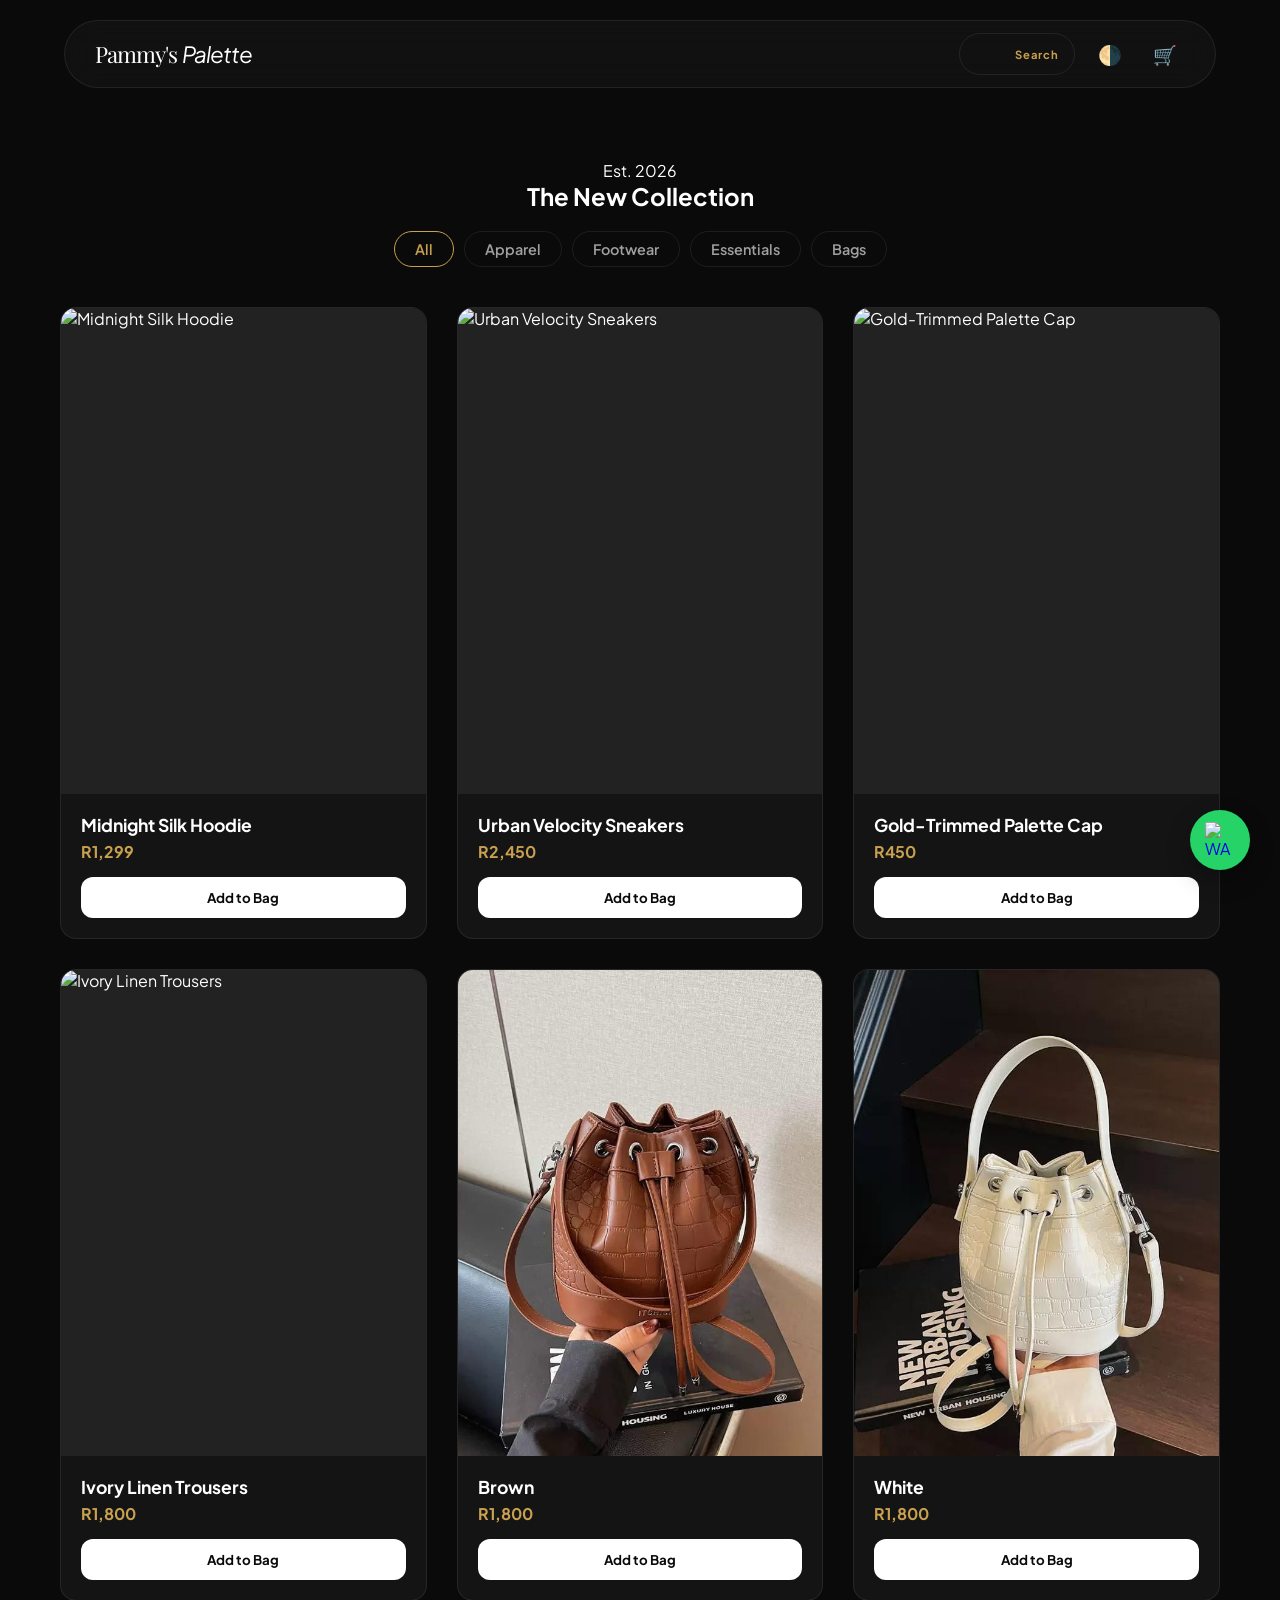
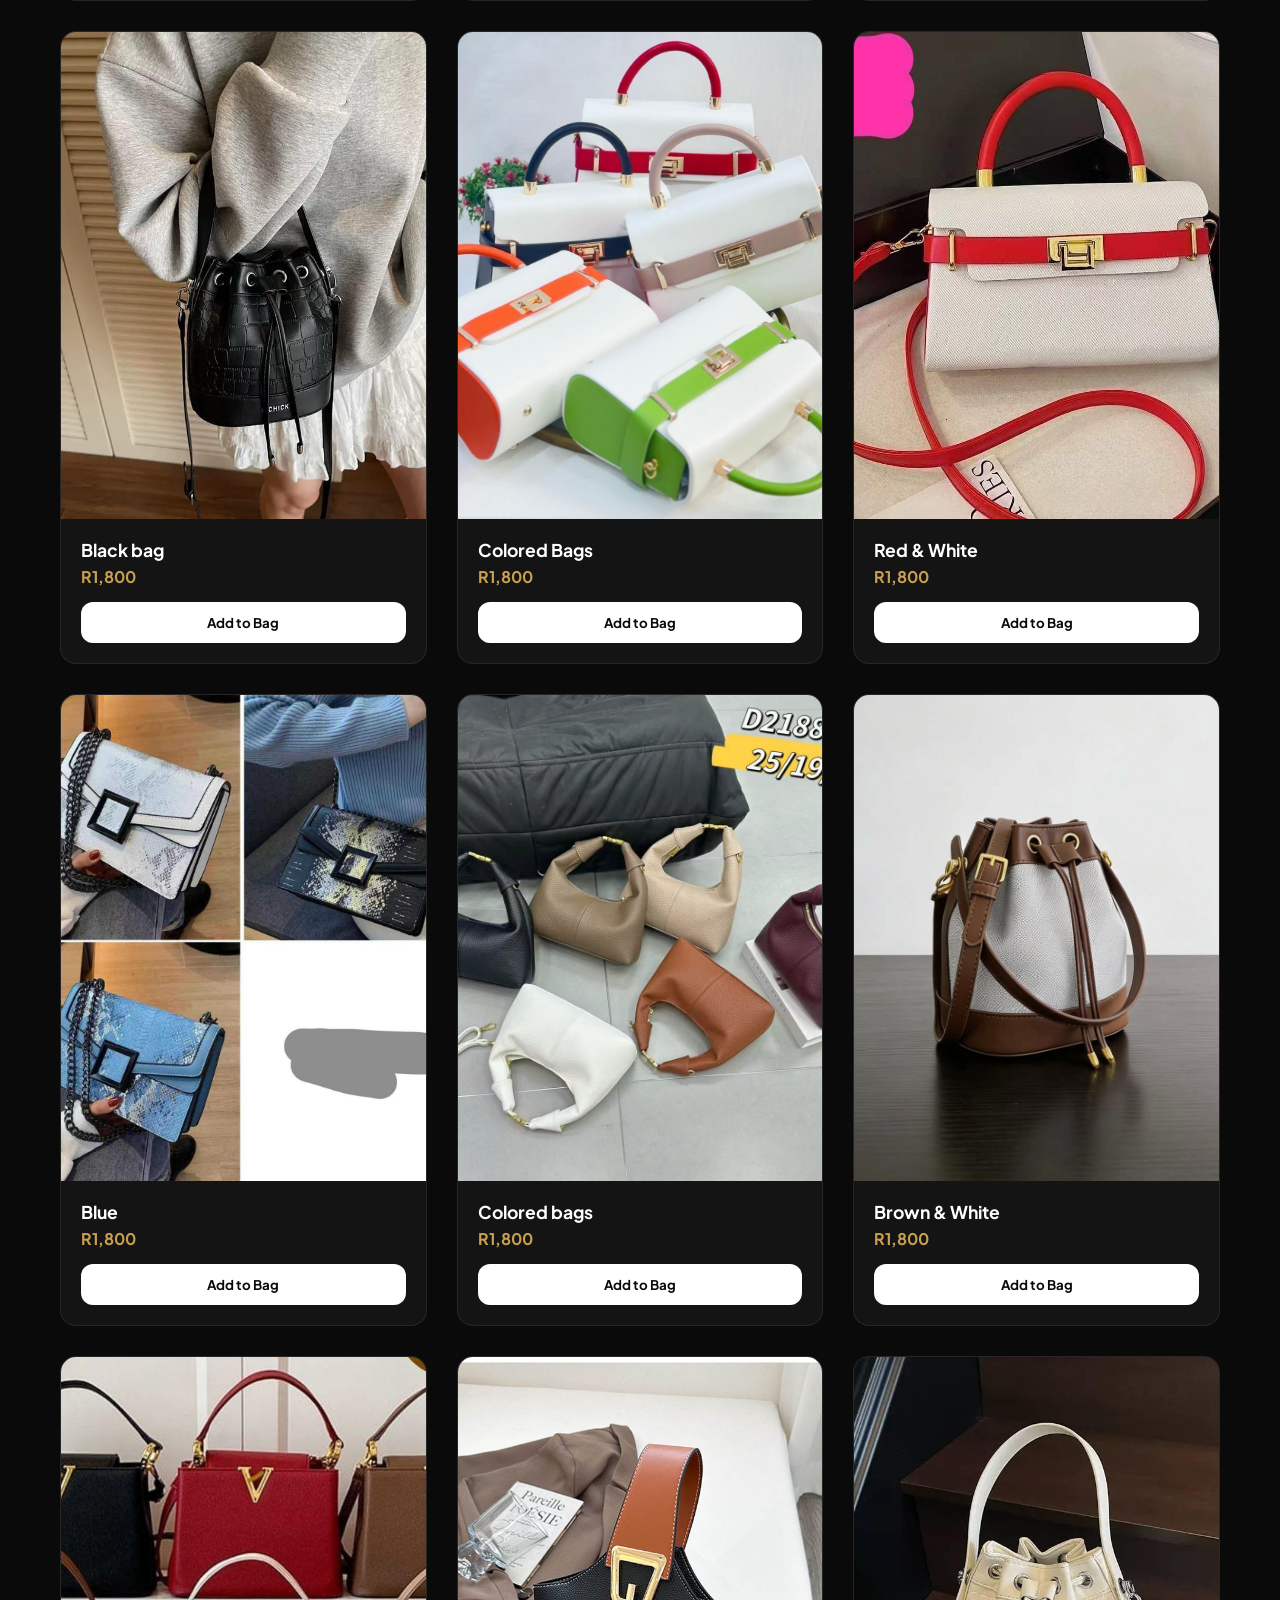
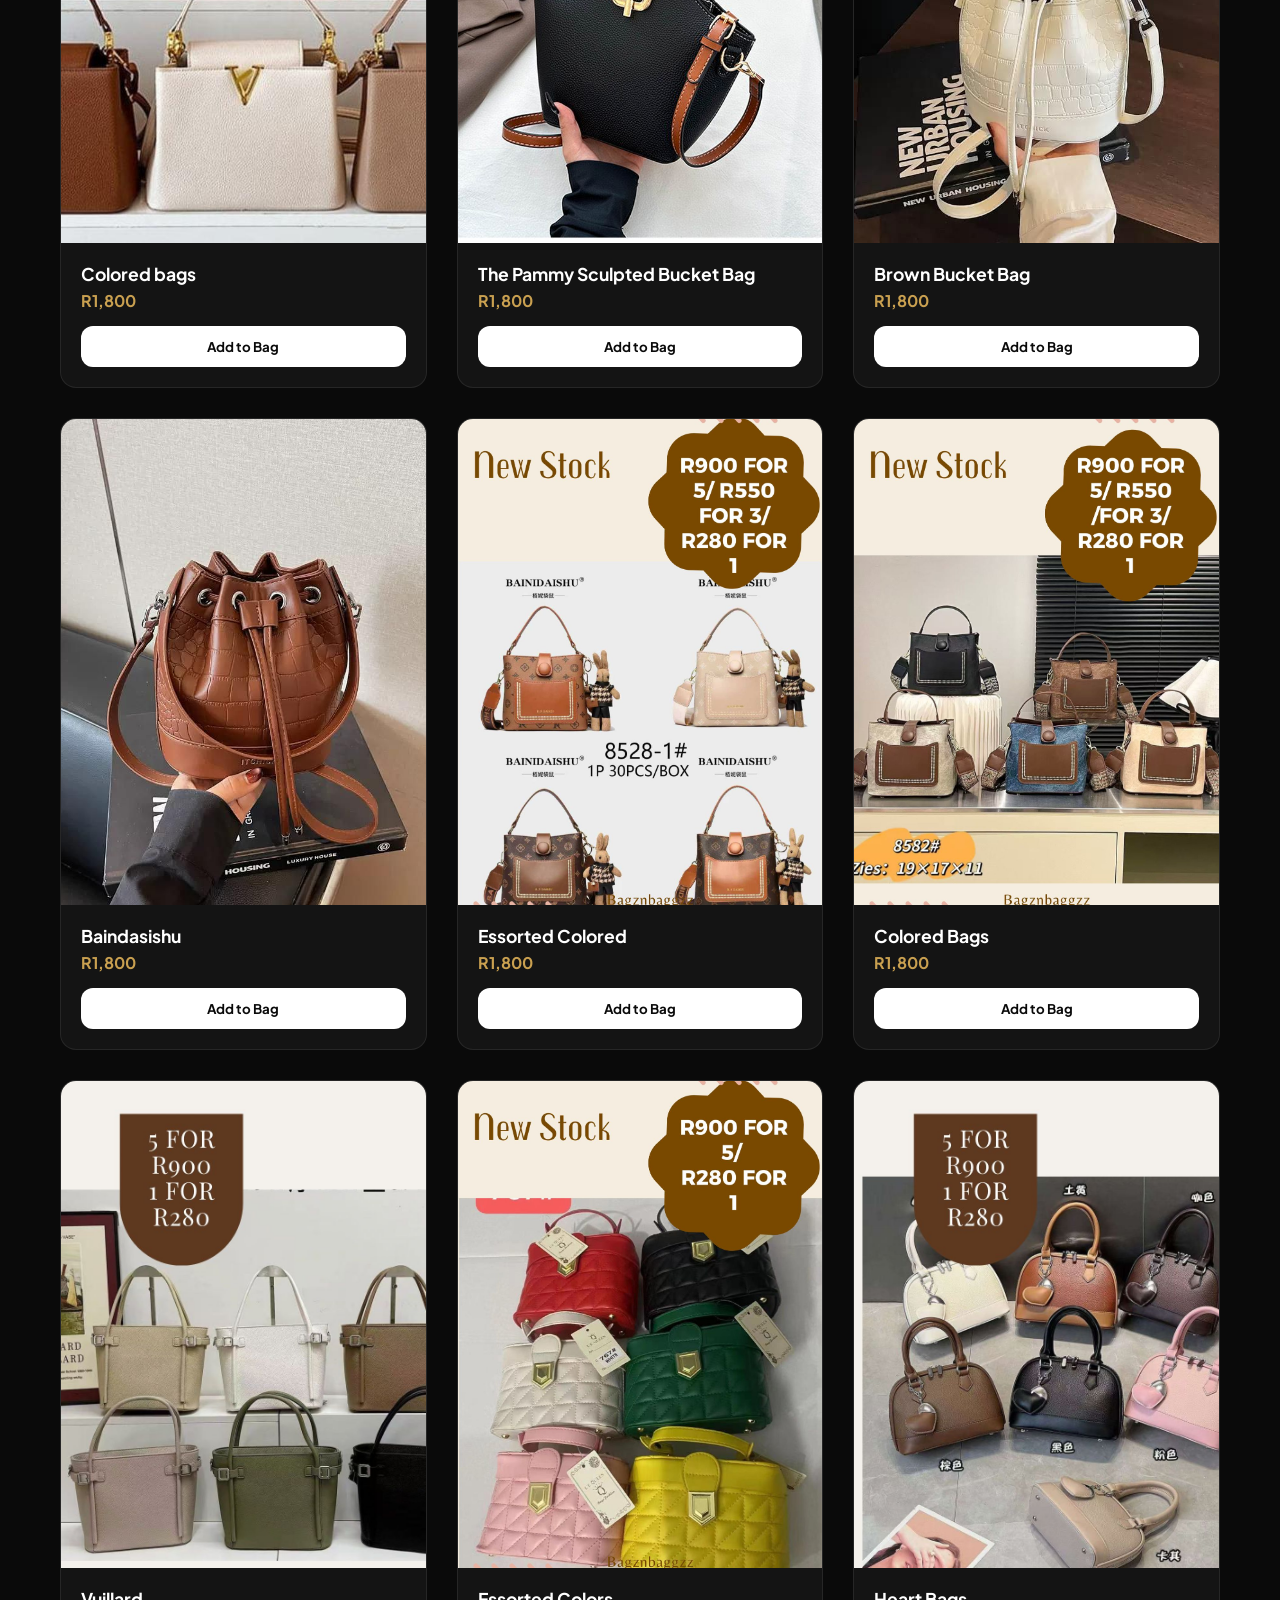
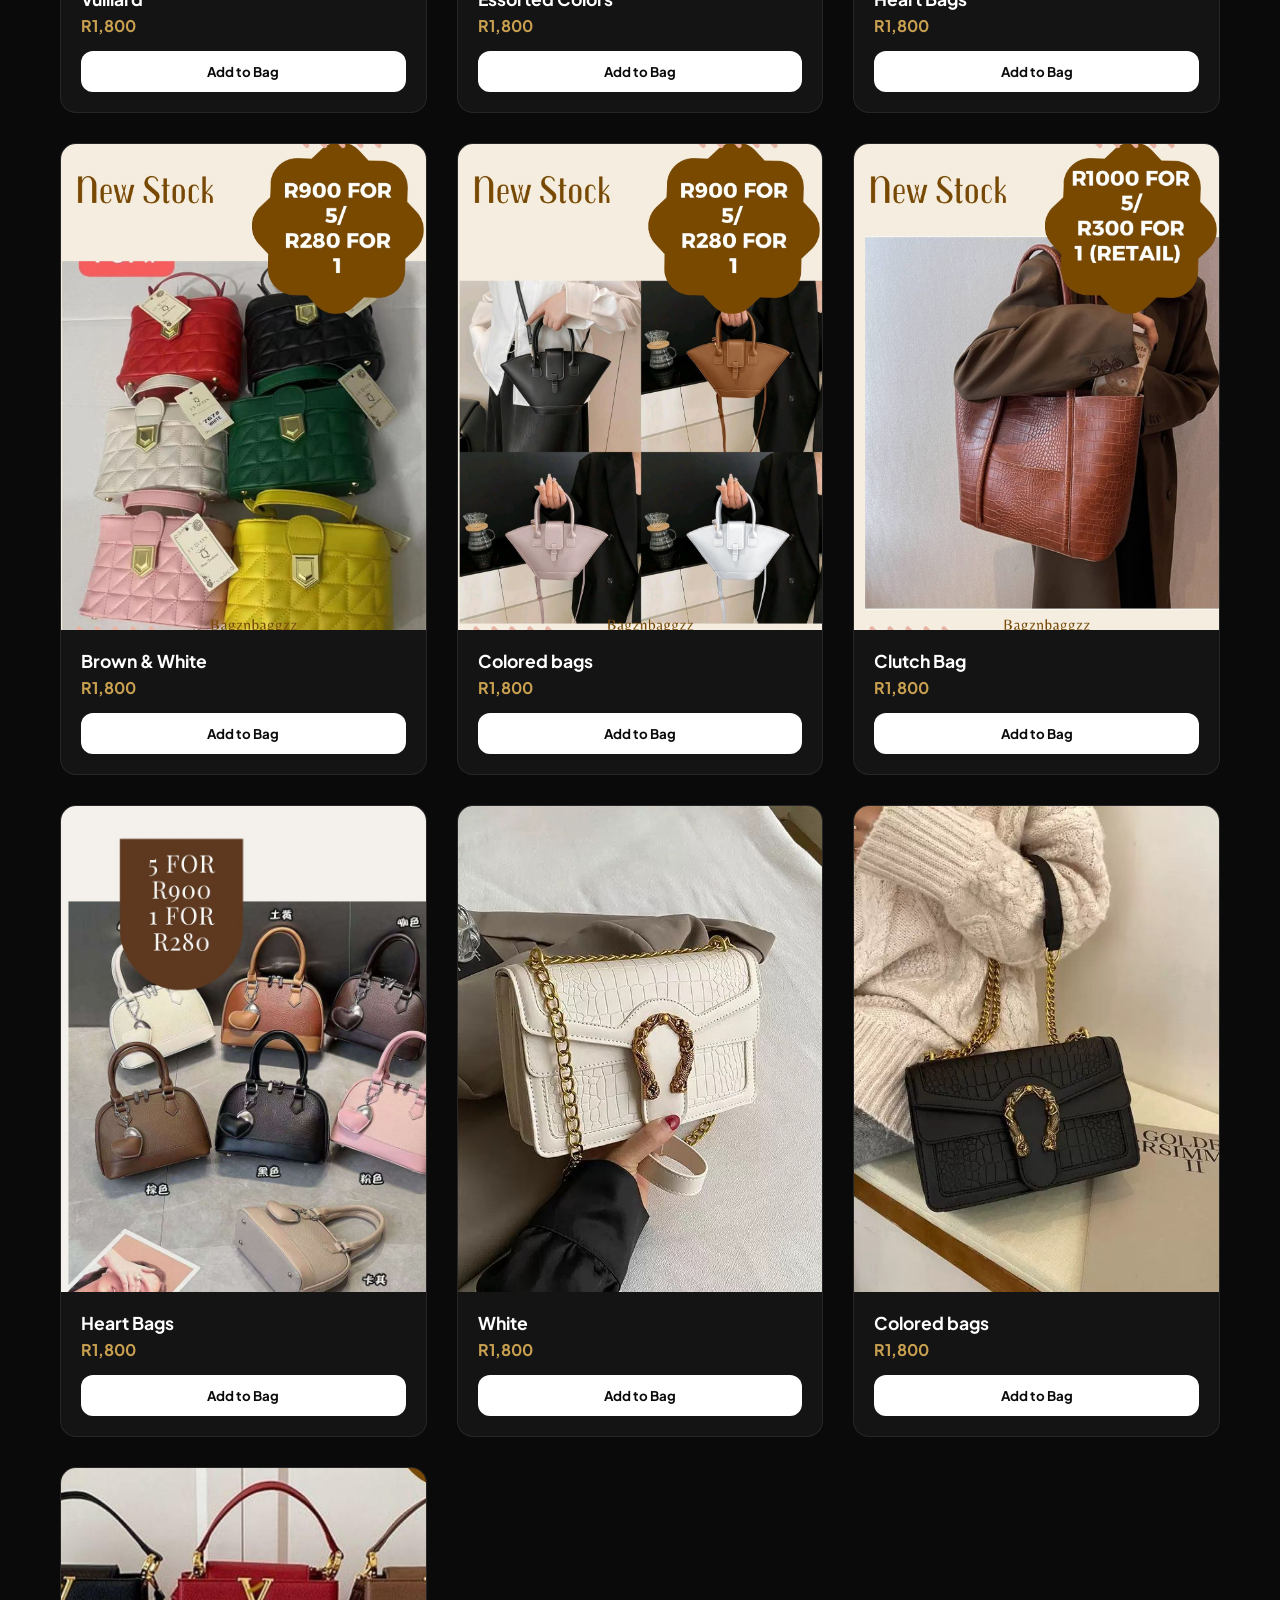
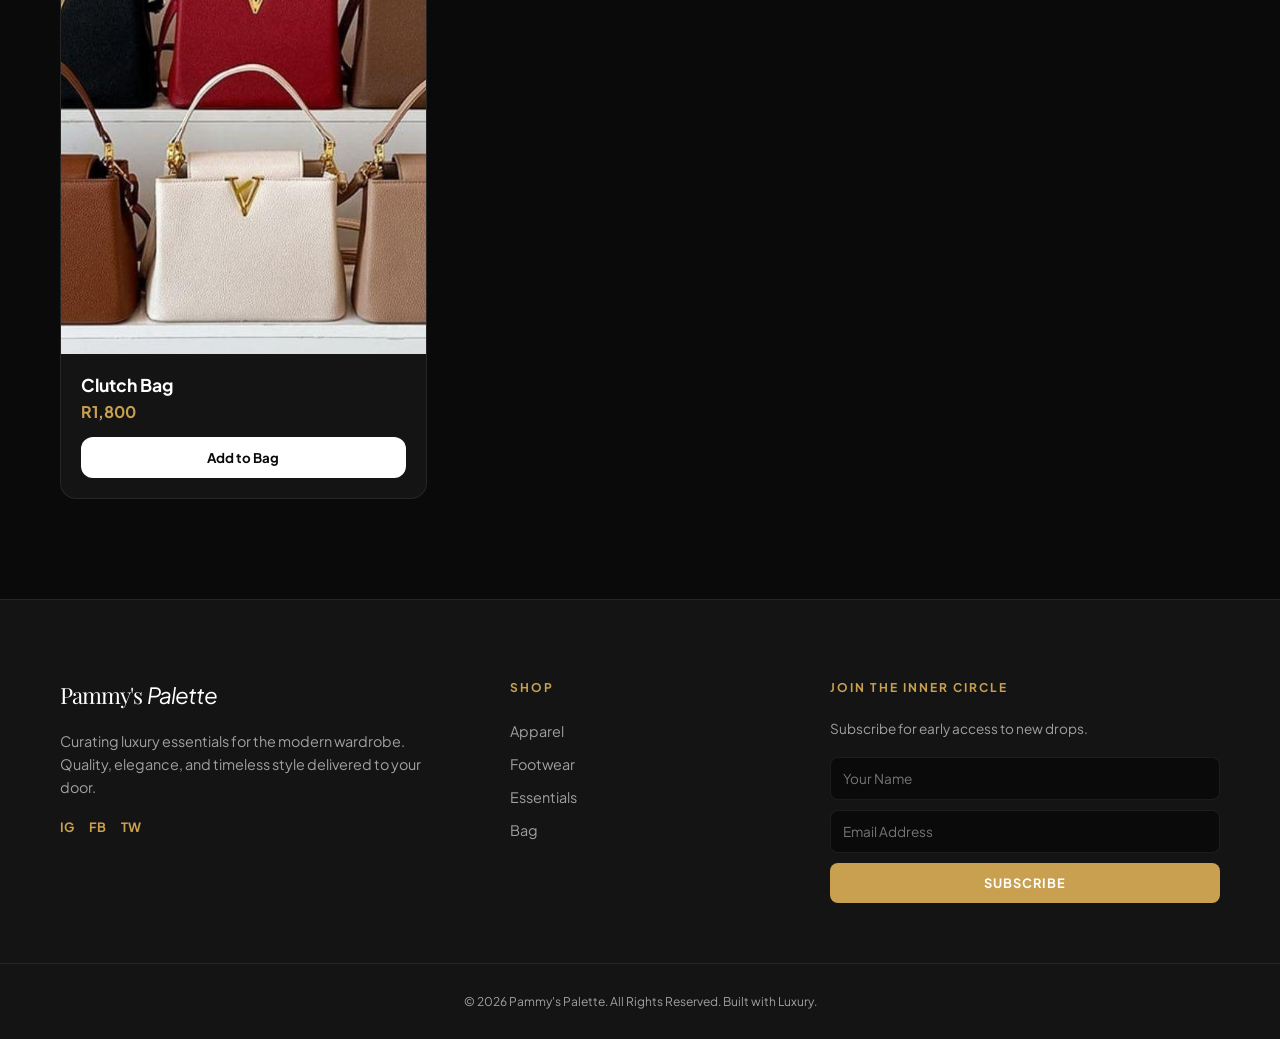
==== commit 40dfb457: "Add files via upload" ====
--- a/index.html
+++ b/index.html
@@ -34,6 +34,7 @@
         <button class="filter-btn" onclick="filterItems('clothing', this)">Apparel</button>
         <button class="filter-btn" onclick="filterItems('shoes', this)">Footwear</button>
         <button class="filter-btn" onclick="filterItems('accessories', this)">Essentials</button>
+        <button class="filter-btn" onclick="filterItems('bags', this)">Bags</button>
     </div>
 </header>
 
@@ -60,6 +61,7 @@
                   <li><a href="#" onclick="filterItems('clothing', this)">Apparel</a></li>
                   <li><a href="#" onclick="filterItems('shoes', this)">Footwear</a></li>
                   <li><a href="#" onclick="filterItems('accessories', this)">Essentials</a></li>
+                  <li><a href="#" onclick="filterItems('bag', this)">Bag</a></li>
               </ul>
           </div>
   
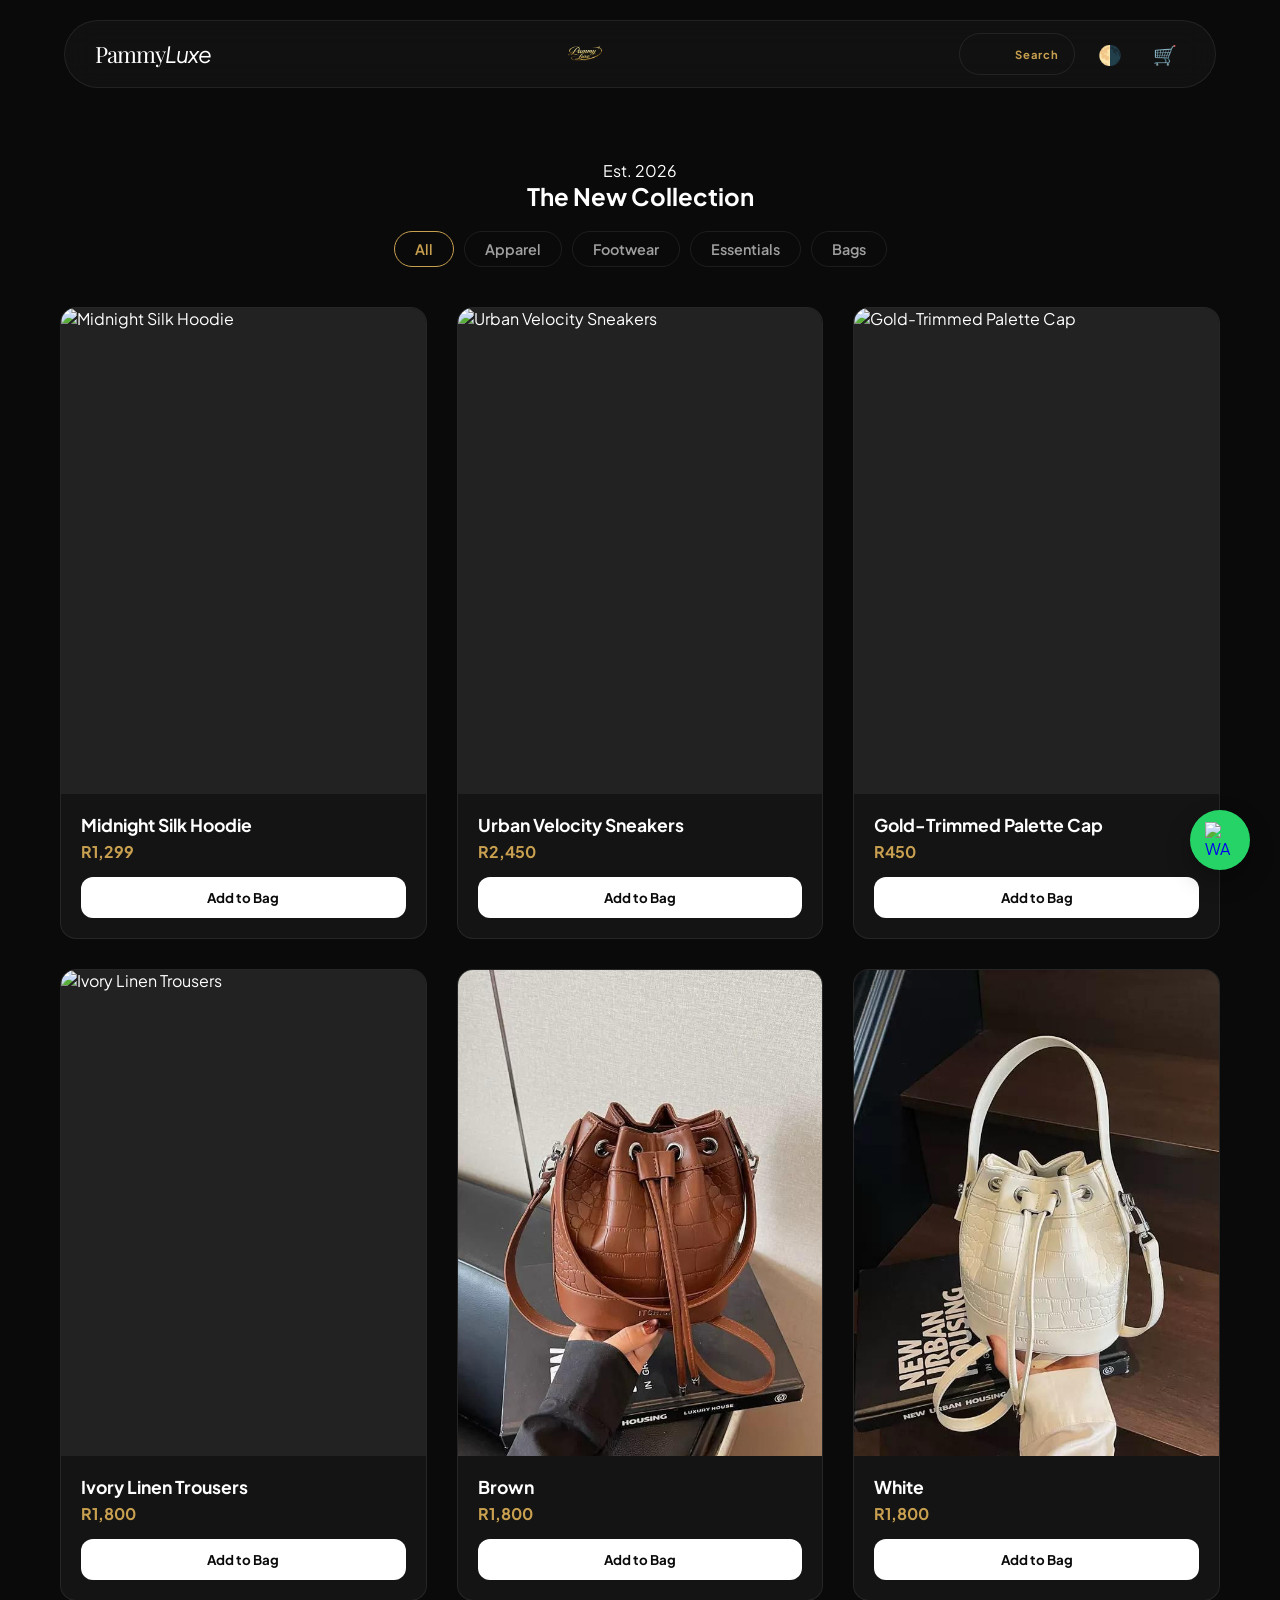
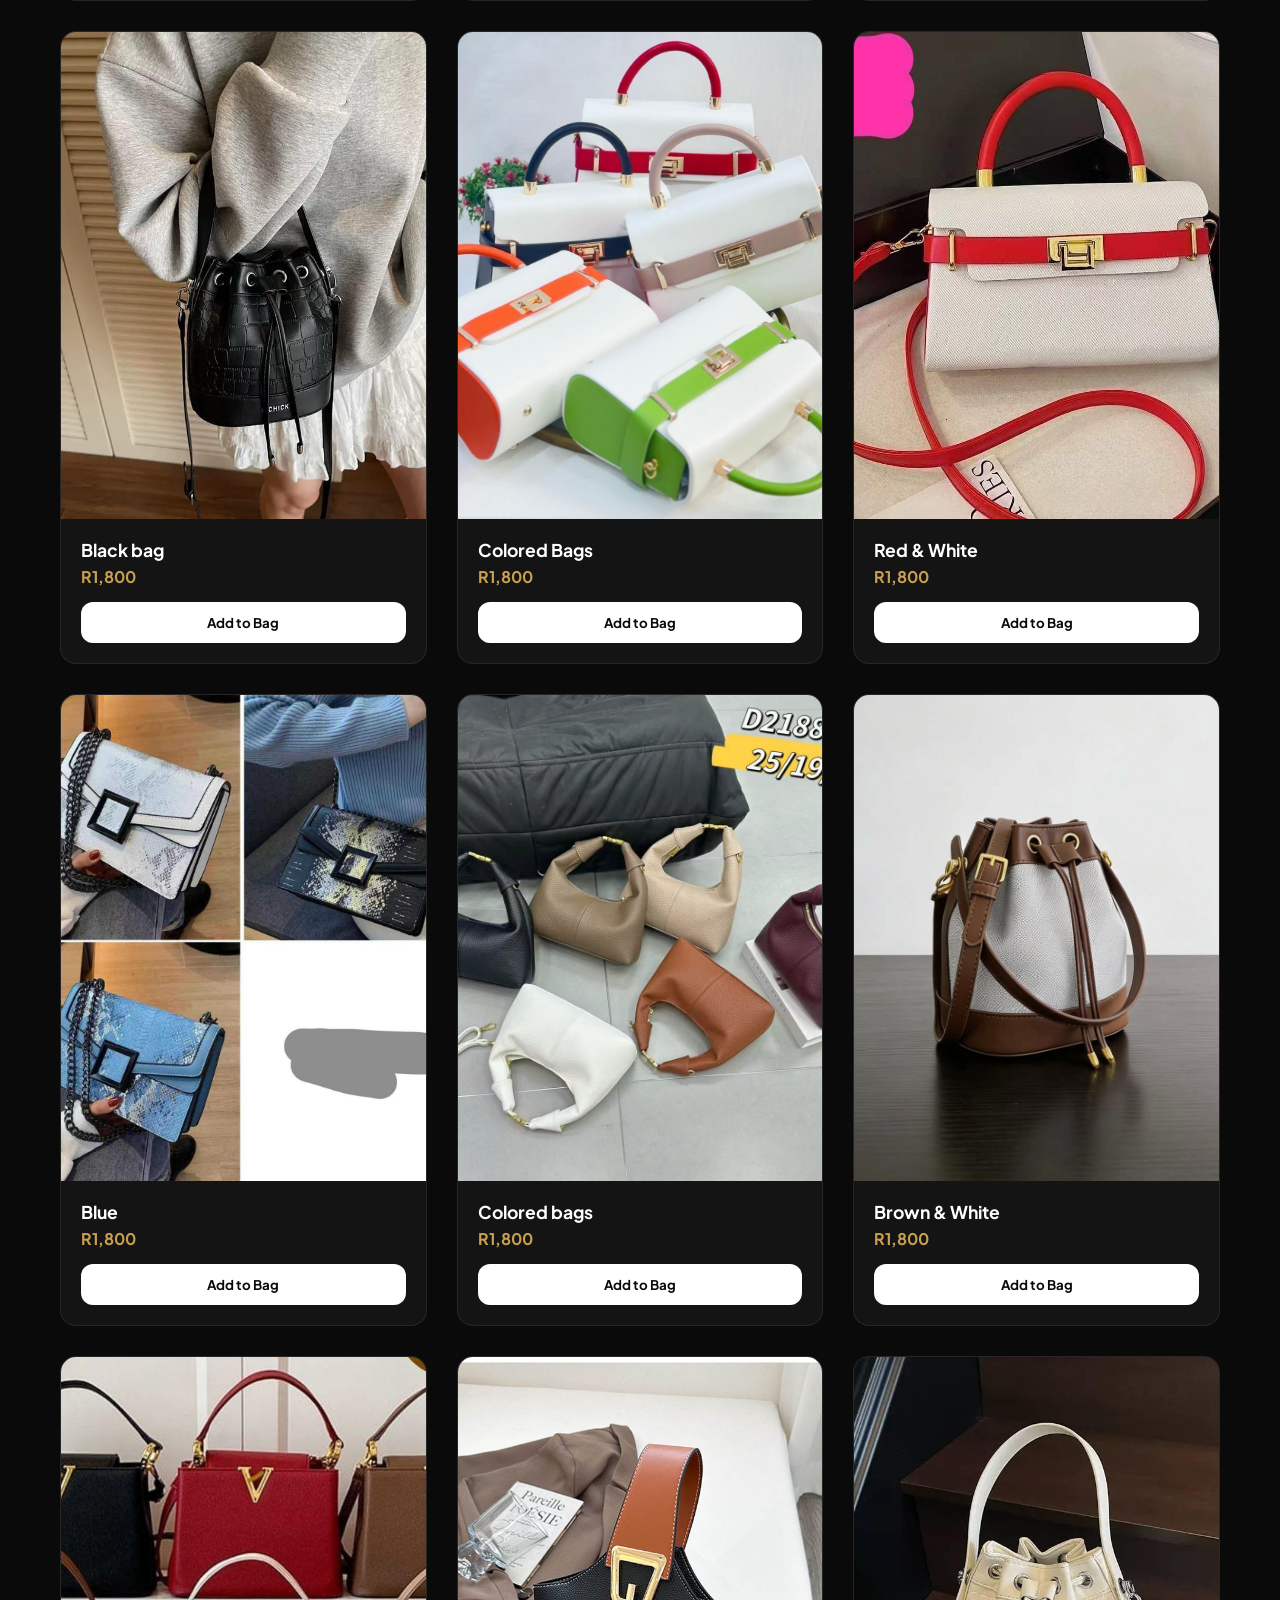
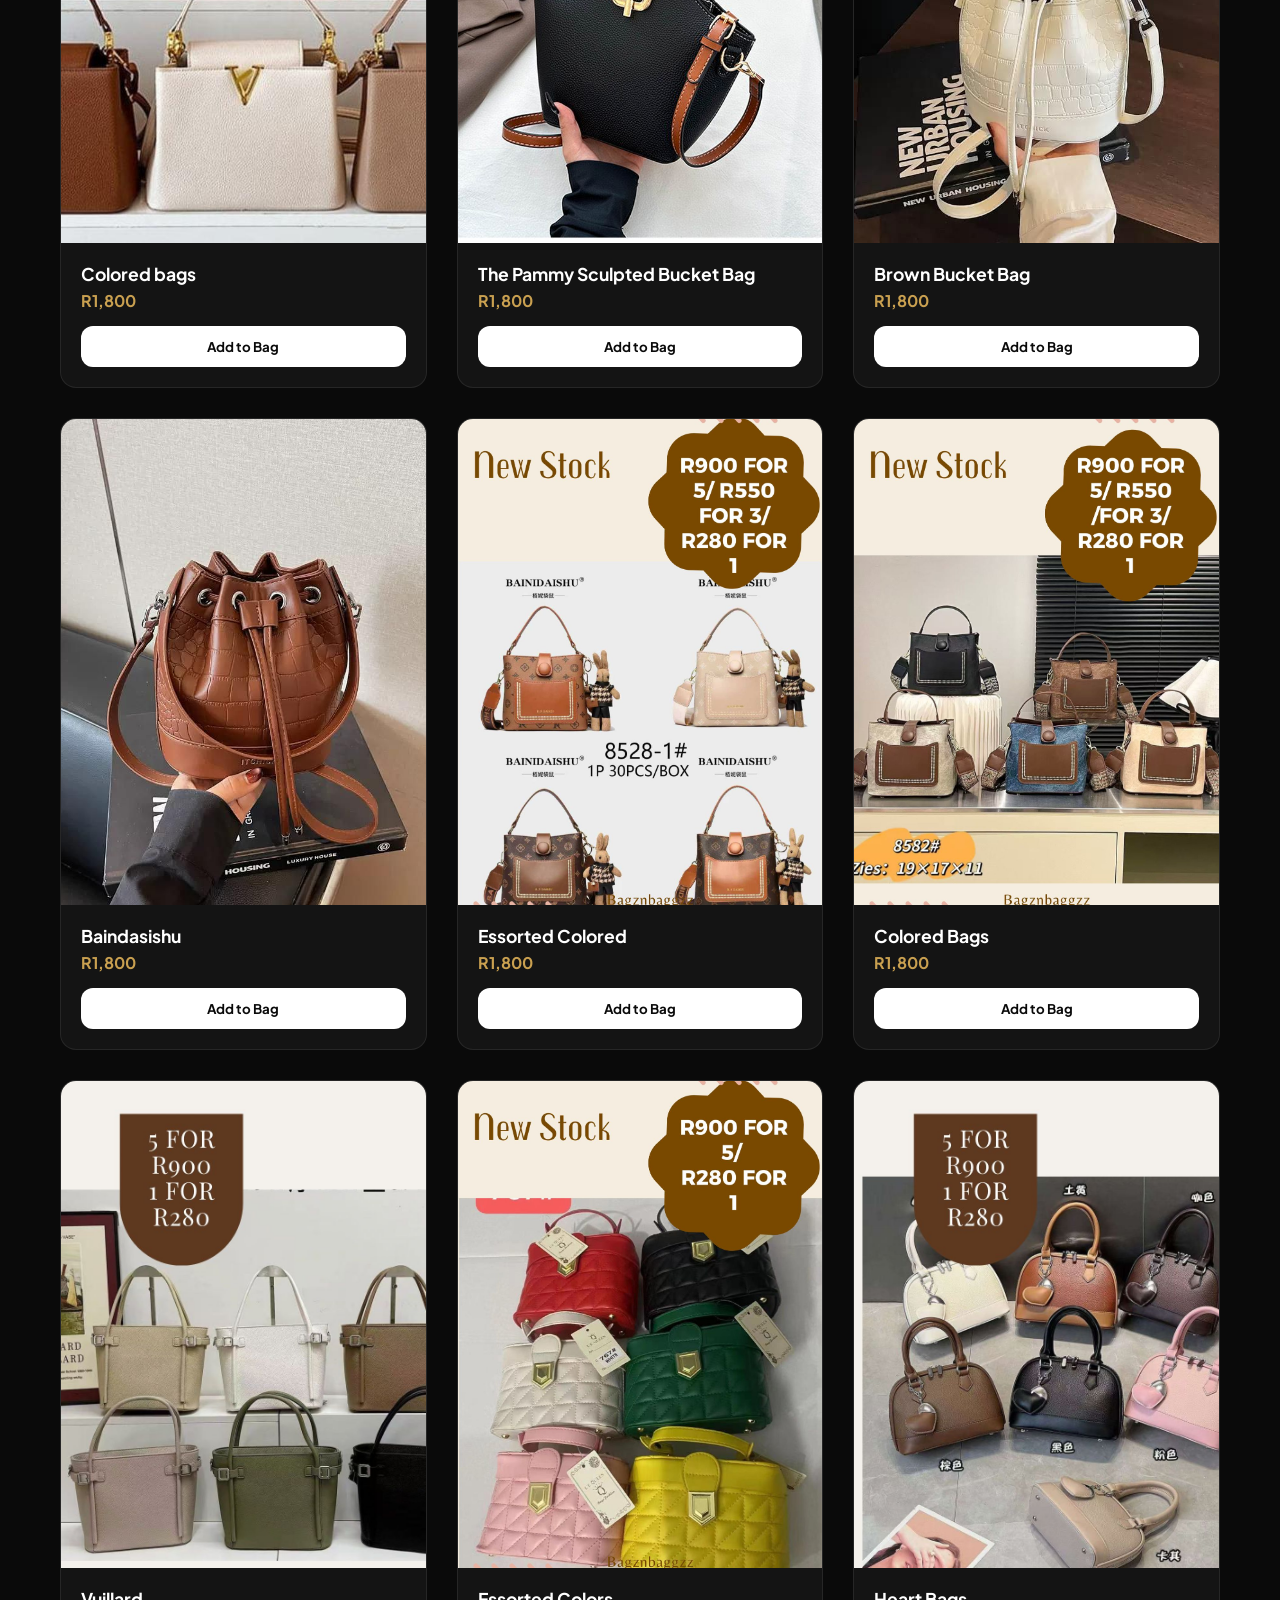
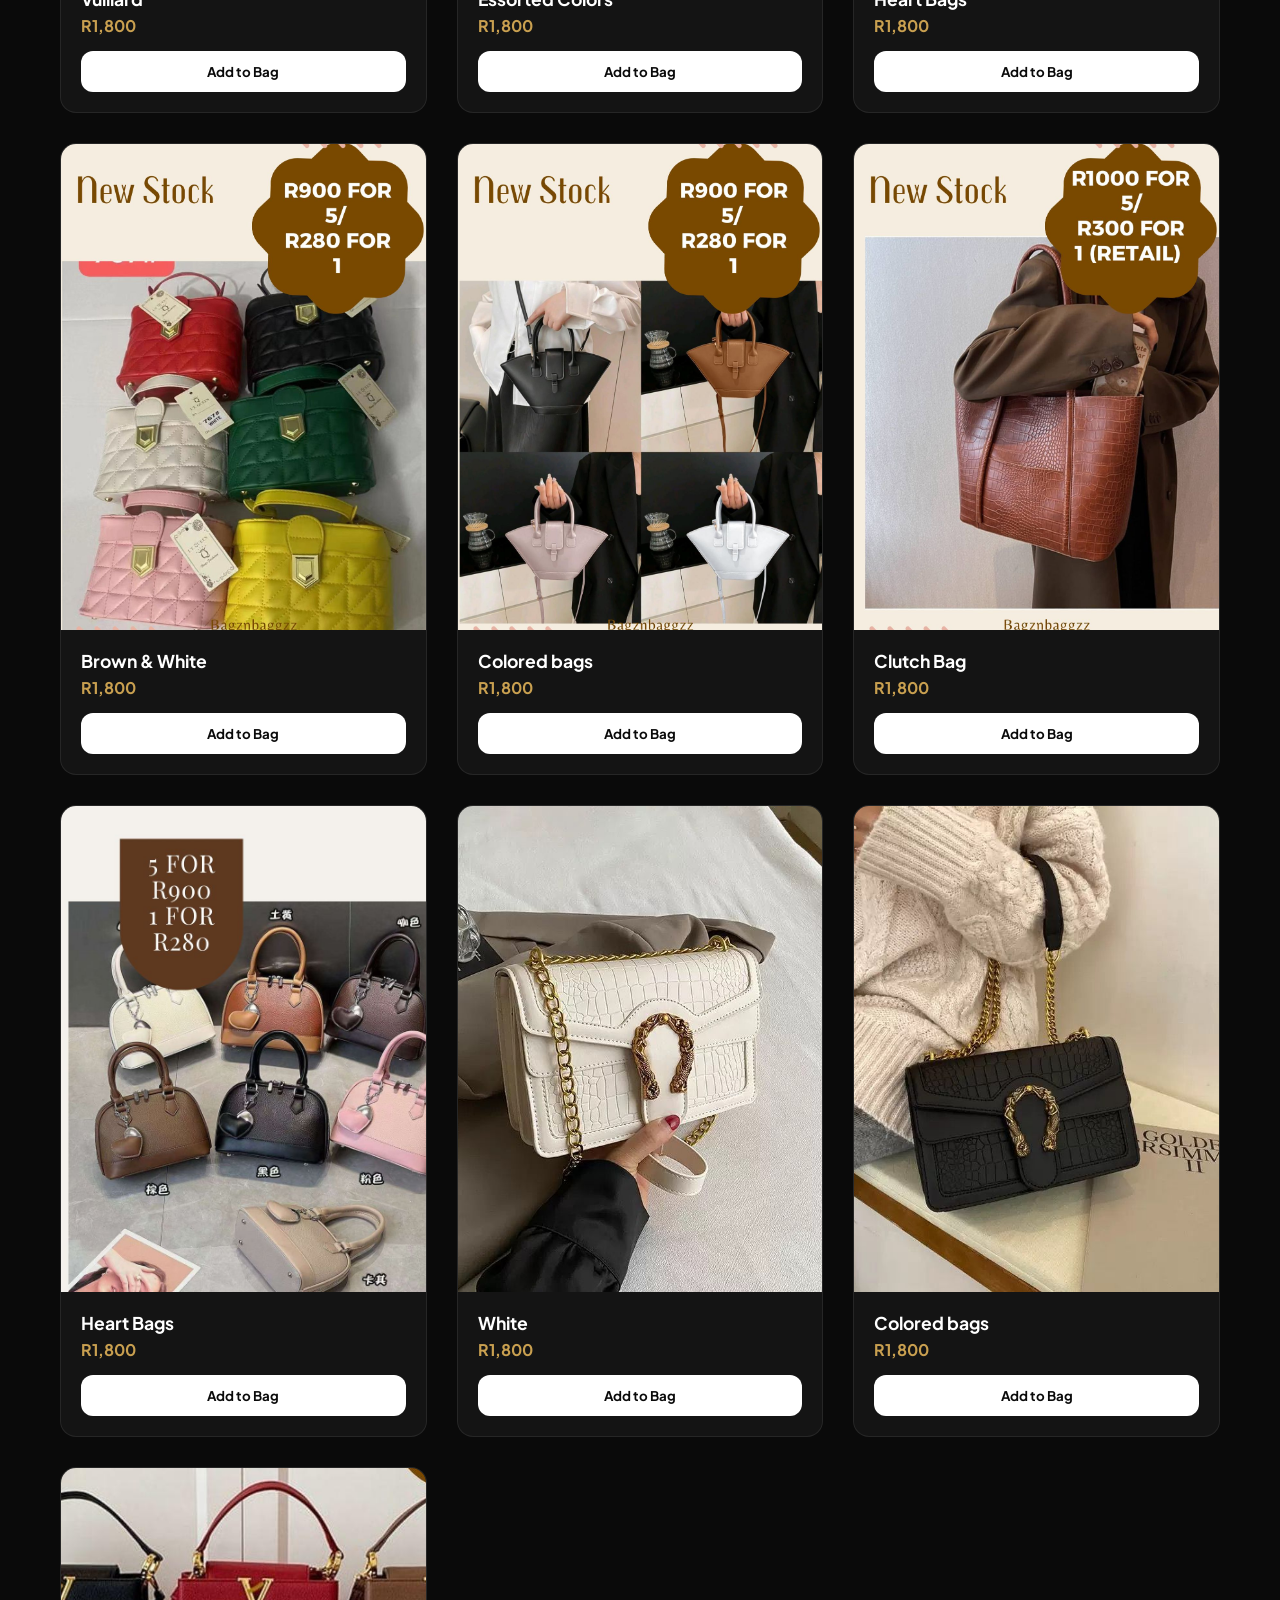
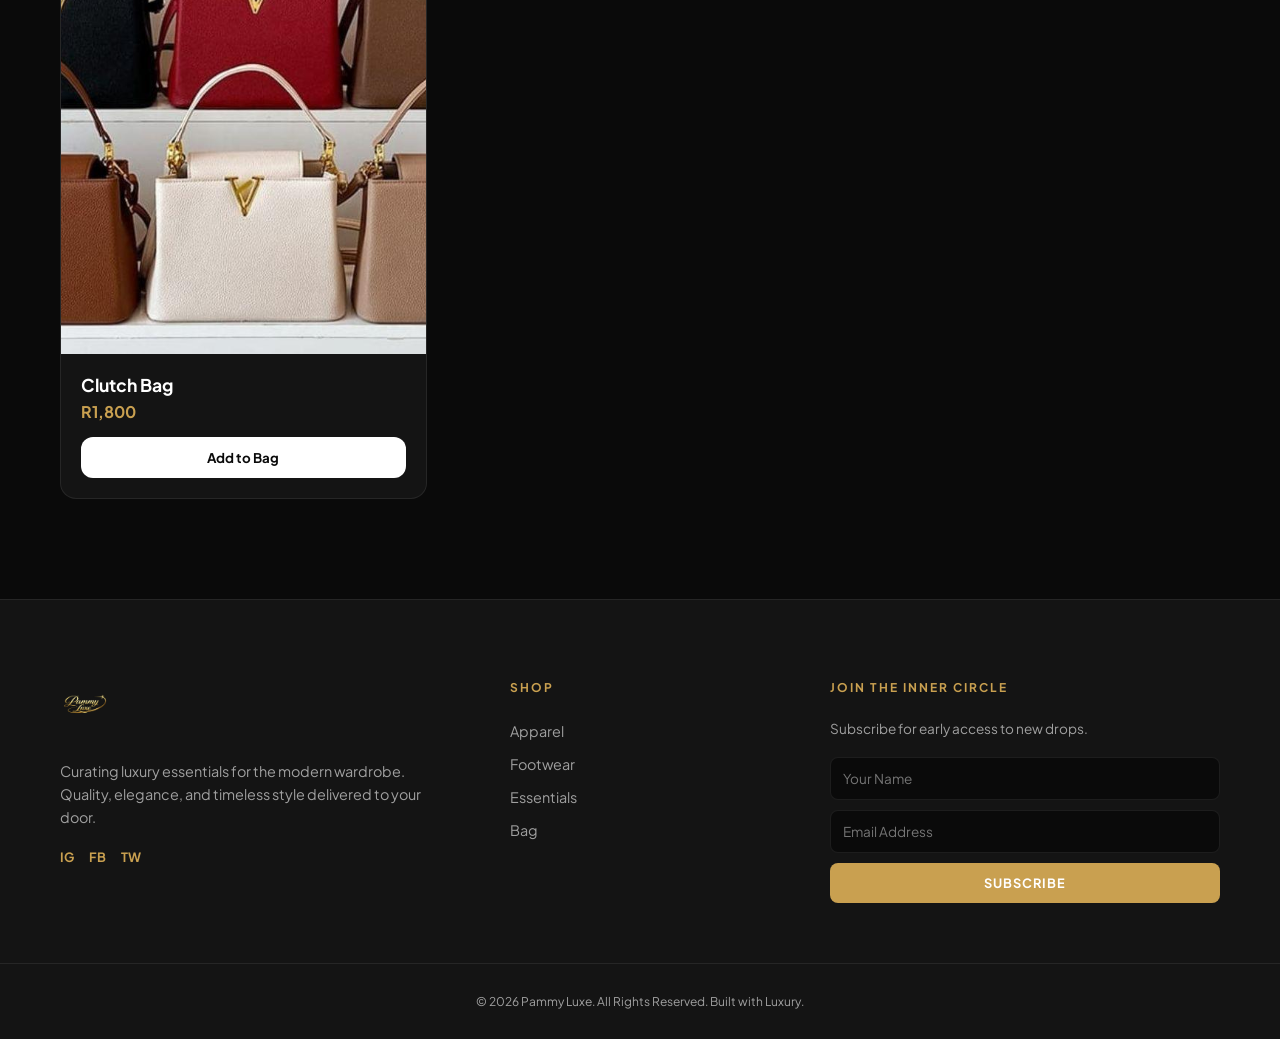
==== commit 8e30de48: "Add files via upload" ====
--- a/index.html
+++ b/index.html
@@ -13,8 +13,9 @@
 <body>
 
   <nav>
-    <div class="logo">Pammy's <i>Palette</i></div>
-    
+    <div class="logo">Pammy <i>Luxe</i></div>
+        <img src="logo.png" alt="Pammy Luxe Logo" class="nav-logo">
+    </div>
     <div class="nav-actions">
         <div class="search-container">
             <input type="text" id="searchInput" placeholder="Search collection..." onkeyup="handleSearch(event)">
@@ -46,7 +47,9 @@
     <footer class="site-footer">
       <div class="container footer-grid">
           <div class="footer-brand">
-              <div class="logo">Pammy's <i>Palette</i></div>
+              <div class="logo">
+                <img src="logo.png" alt="Pammy Luxe Logo" class="footer-logo">
+            </div>
               <p>Curating luxury essentials for the modern wardrobe. Quality, elegance, and timeless style delivered to your door.</p>
               <div class="social-links">
                   <a href="#">IG</a>
@@ -77,7 +80,7 @@
       </div>
       
       <div class="footer-bottom">
-          <p>&copy; 2026 Pammy's Palette. All Rights Reserved. Built with Luxury.</p>
+          <p>&copy; 2026 Pammy Luxe. All Rights Reserved. Built with Luxury.</p>
       </div>
   </footer>
 
--- a/style.css
+++ b/style.css
@@ -572,4 +572,30 @@
     .container {
         padding: 0 15px;
     }
+}
+
+/* Logo Styling */
+.nav-logo {
+    height: 40px; /* Adjust height to fit your nav bar */
+    width: auto;
+    display: block;
+}
+
+.footer-logo {
+    height: 50px; /* Slightly larger for the footer */
+    width: auto;
+    margin-bottom: 10px;
+}
+
+/* Ensure the logo container centers the image if needed */
+.logo {
+    display: flex;
+    align-items: center;
+}
+
+/* Responsive adjustment for mobile */
+@media (max-width: 768px) {
+    .nav-logo {
+        height: 30px;
+    }
 }
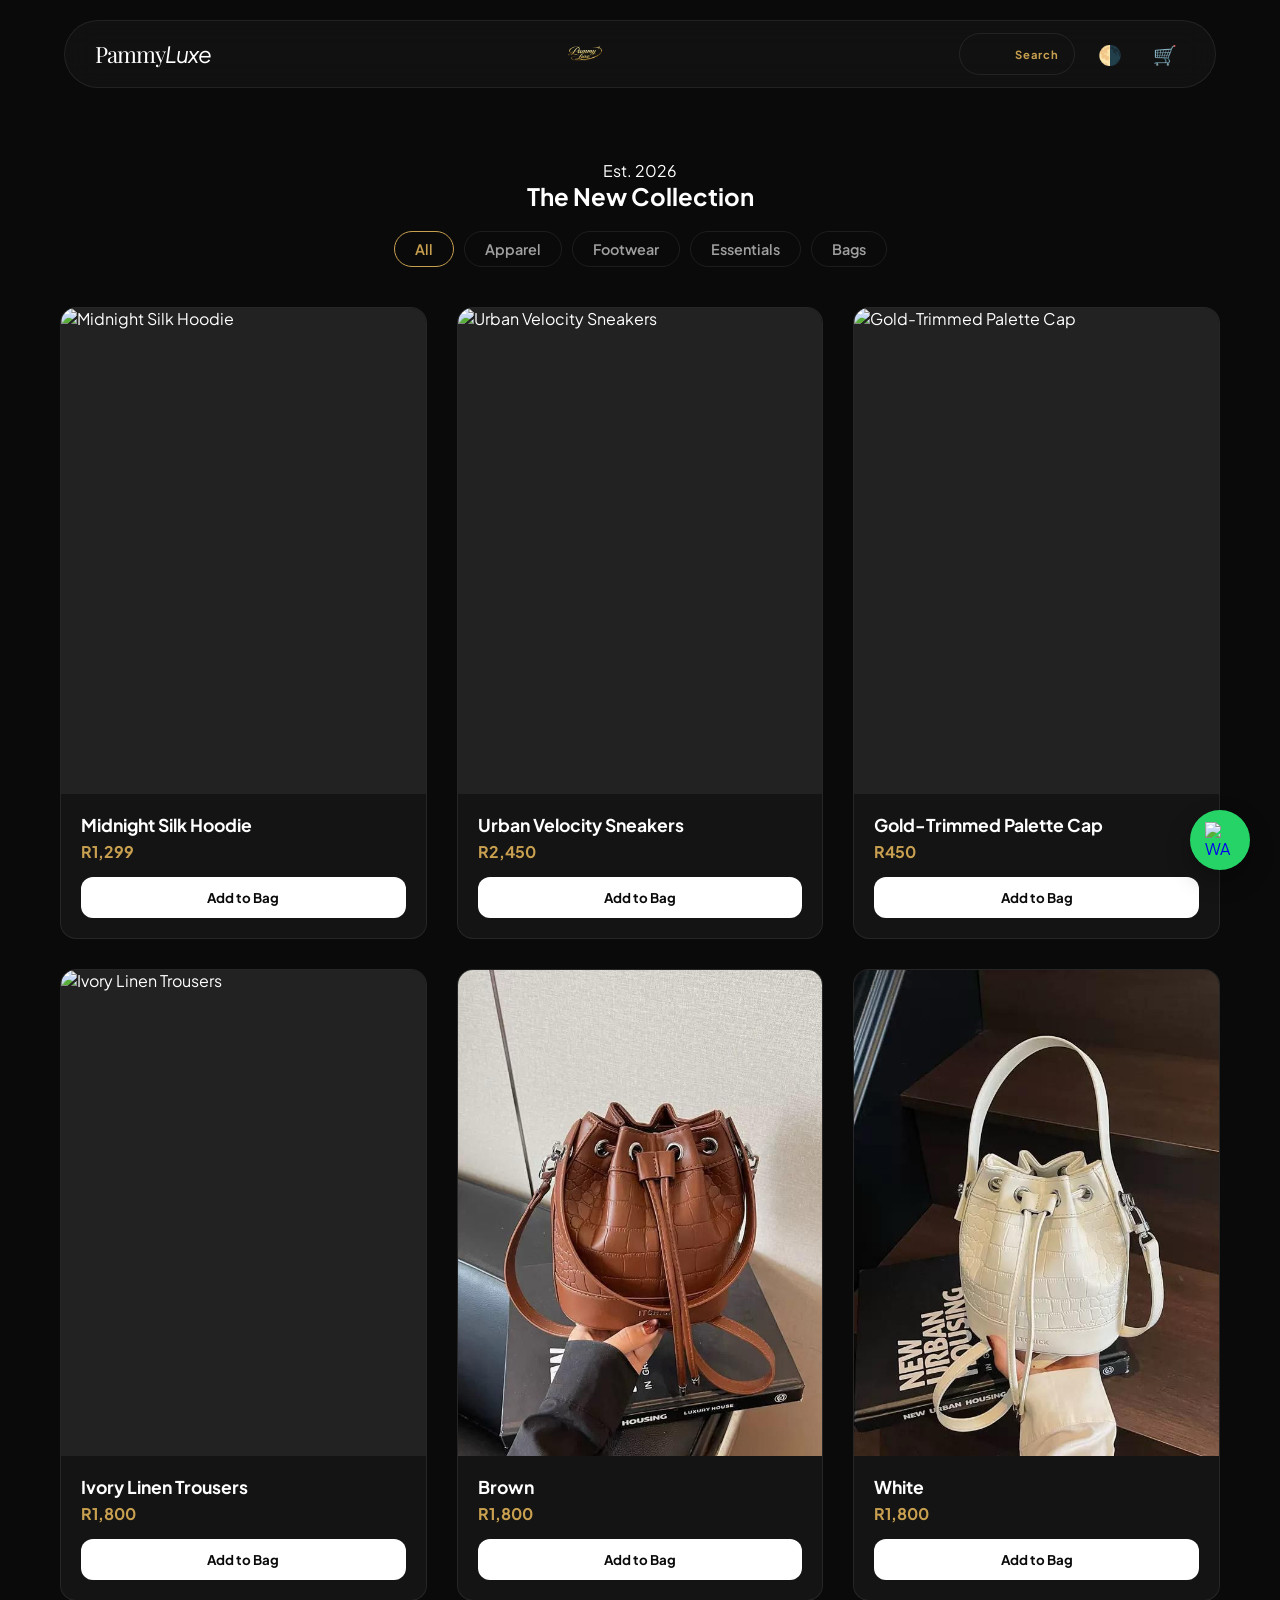
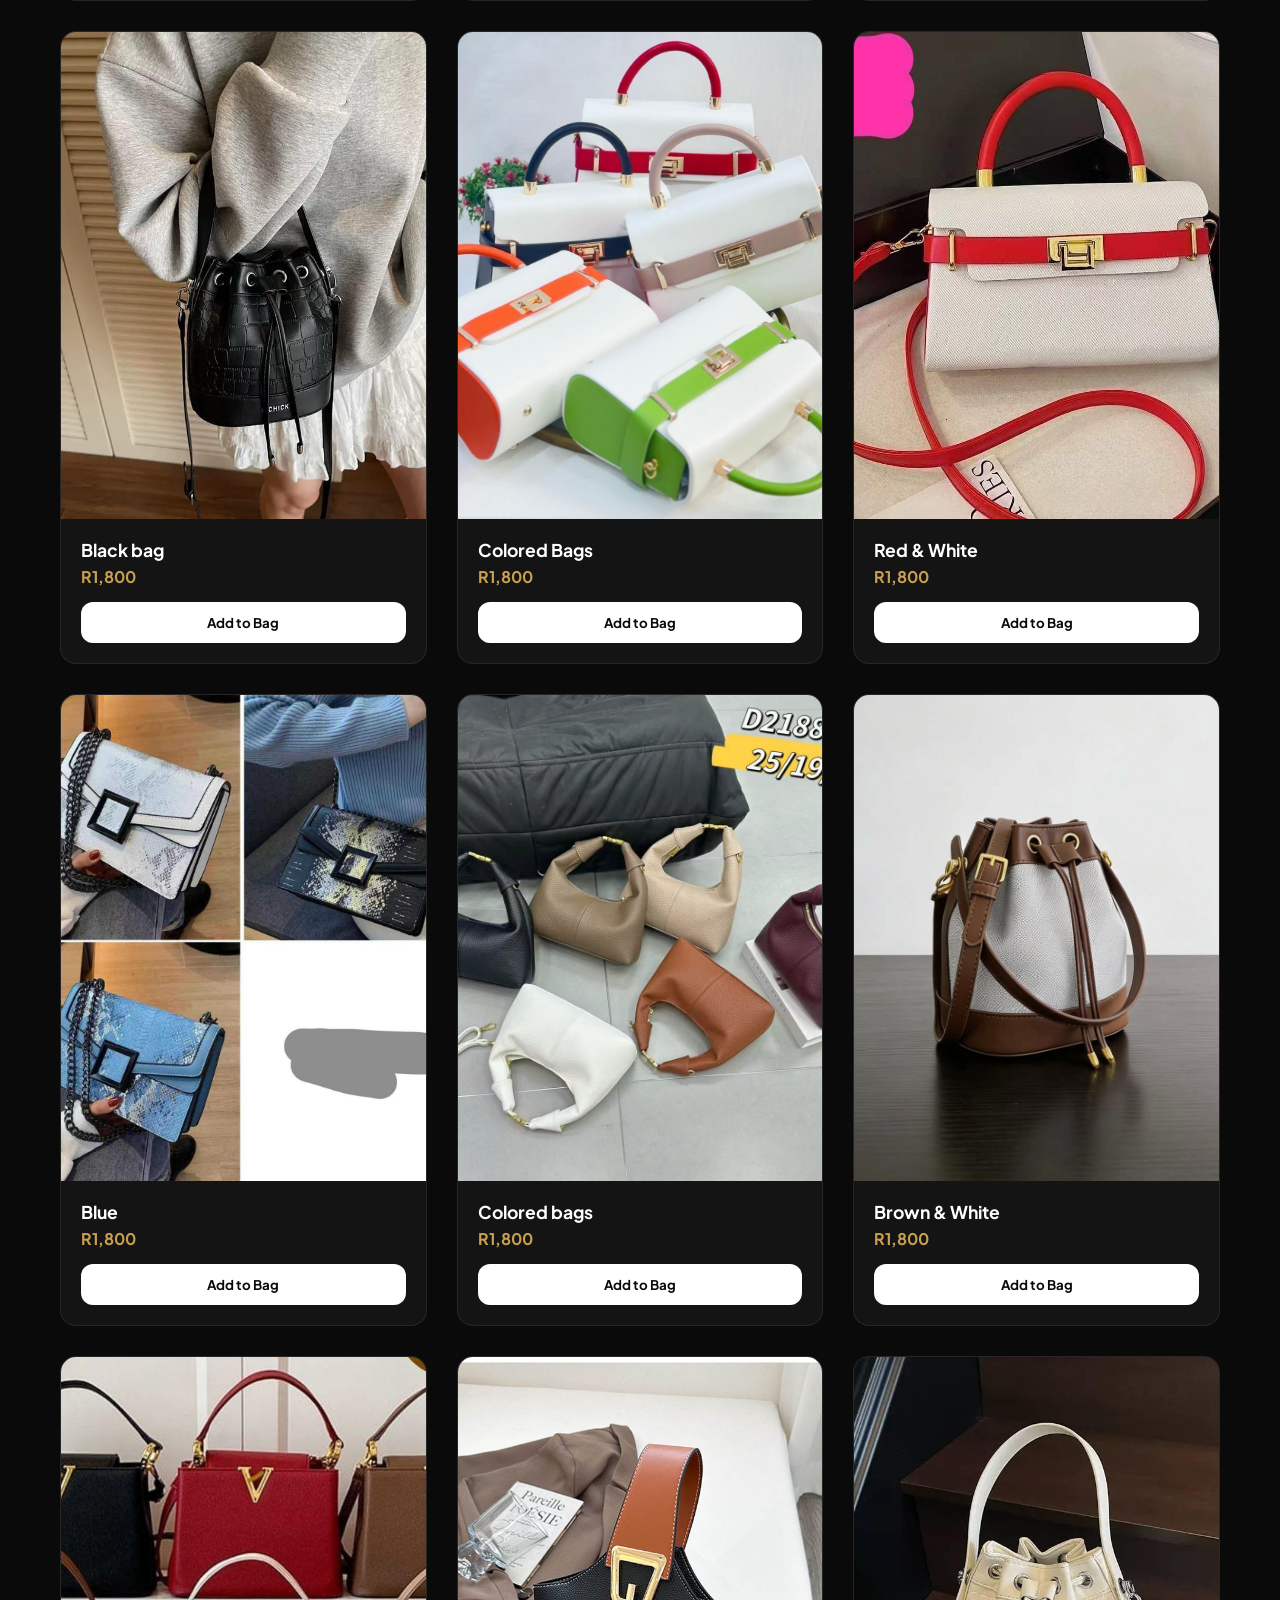
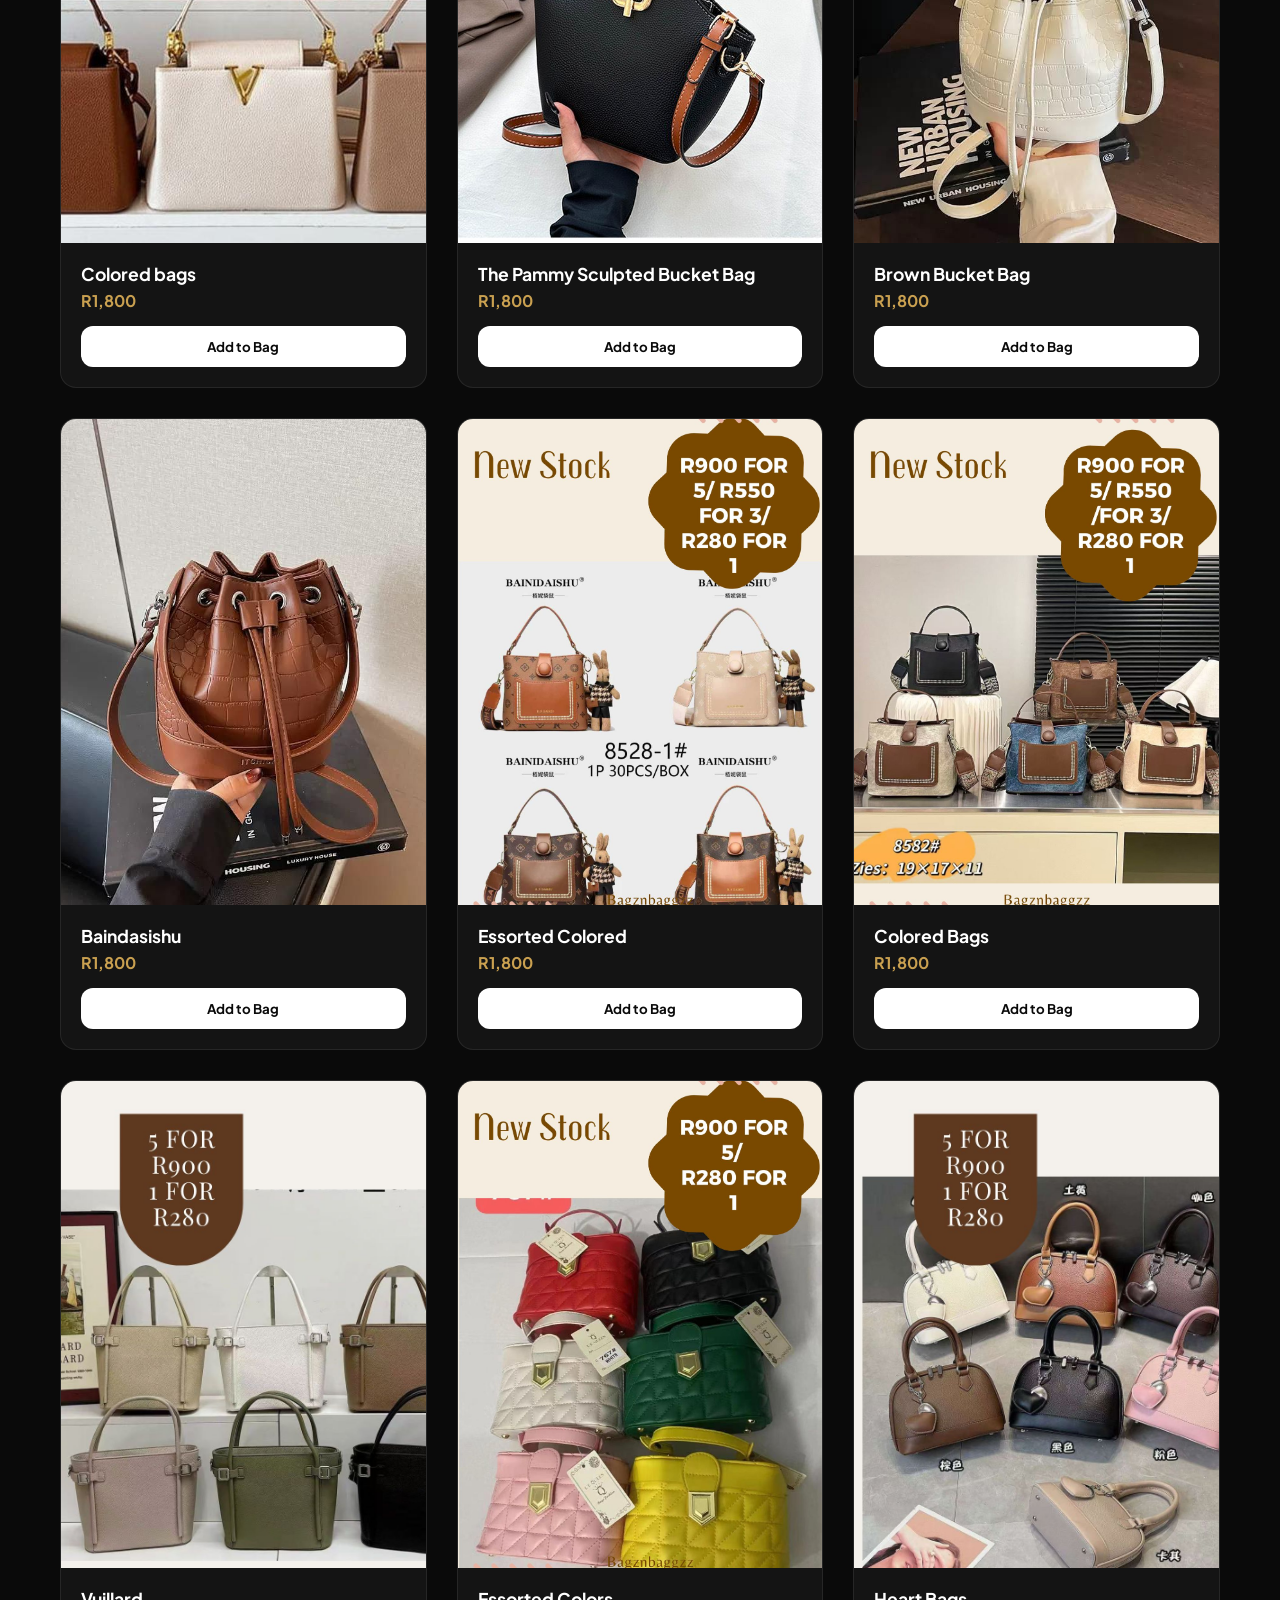
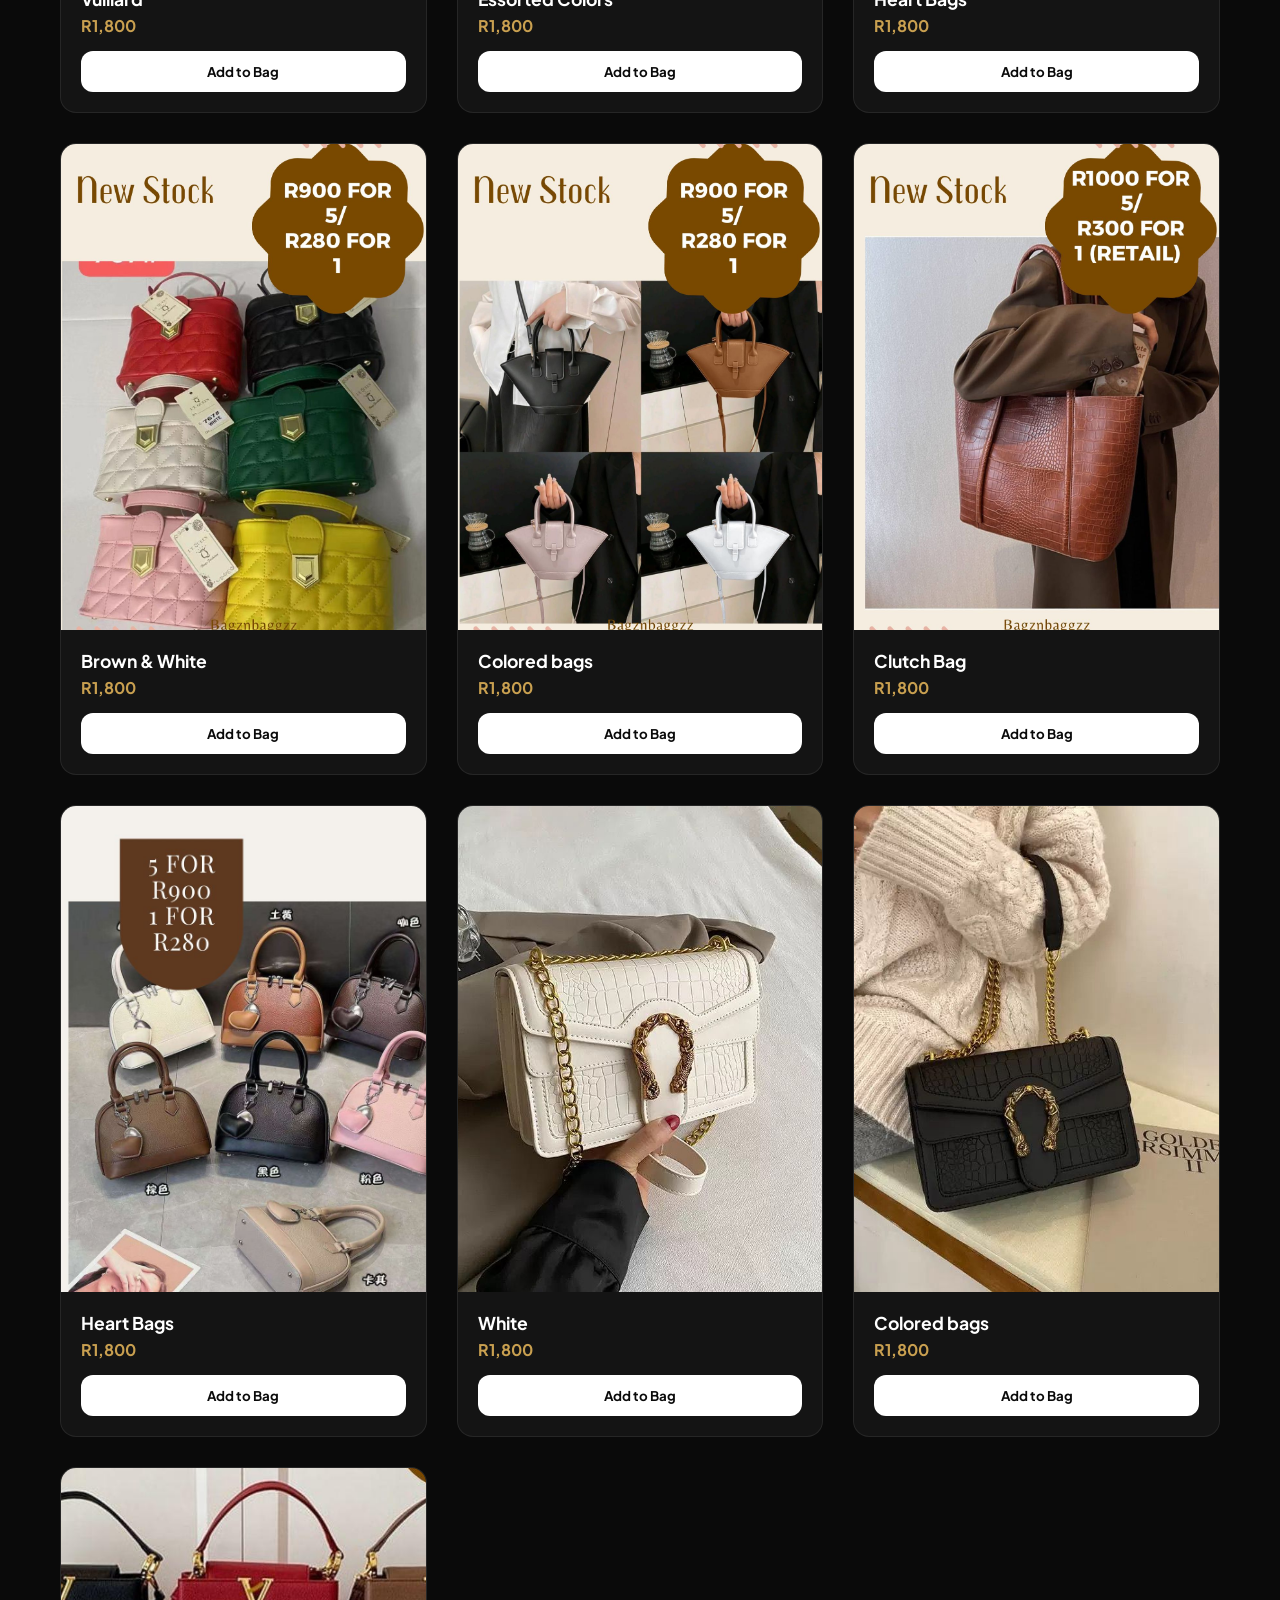
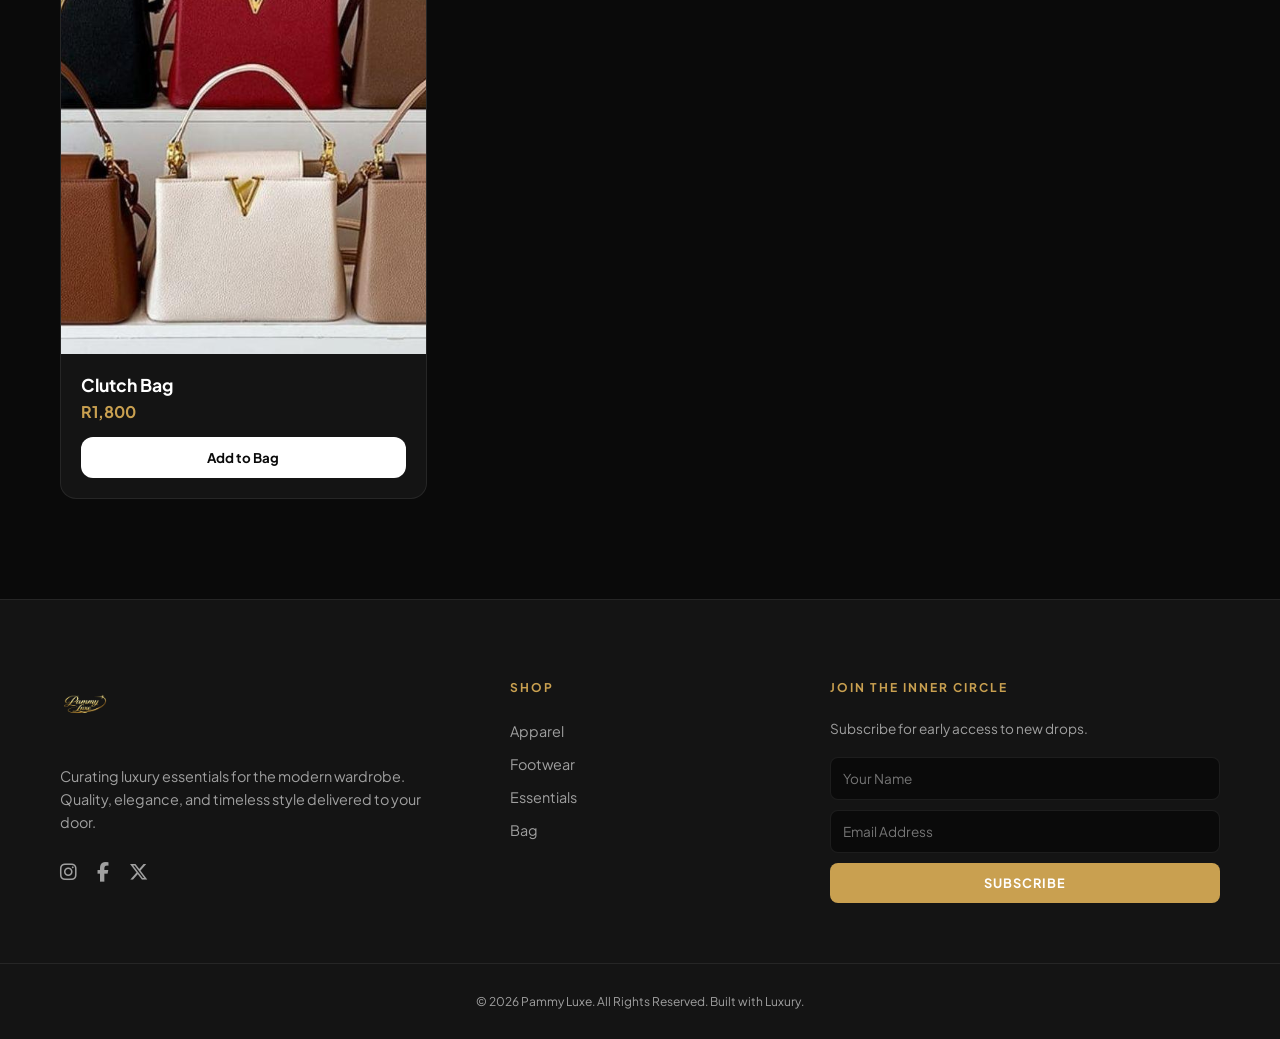
==== commit 48fcfa37: "Add files via upload" ====
--- a/index.html
+++ b/index.html
@@ -5,6 +5,7 @@
     <meta name="viewport" content="width=device-width, initial-scale=1.0">
     <title>Pammy's Palette | Luxury Essentials</title>
     <link href="https://fonts.googleapis.com/css2?family=Plus+Jakarta+Sans:wght@300;400;600;700&family=Playfair+Display:ital,wght@0,700;1,700&display=swap" rel="stylesheet">
+    <link rel="stylesheet" href="https://cdnjs.cloudflare.com/ajax/libs/font-awesome/6.4.2/css/all.min.css">
     <link rel="stylesheet" href="style.css">
     <style>
        
@@ -46,17 +47,17 @@
 
     <footer class="site-footer">
       <div class="container footer-grid">
-          <div class="footer-brand">
-              <div class="logo">
+        <div class="footer-brand">
+            <div class="logo">
                 <img src="logo.png" alt="Pammy Luxe Logo" class="footer-logo">
             </div>
-              <p>Curating luxury essentials for the modern wardrobe. Quality, elegance, and timeless style delivered to your door.</p>
-              <div class="social-links">
-                  <a href="#">IG</a>
-                  <a href="#">FB</a>
-                  <a href="#">TW</a>
-              </div>
-          </div>
+            <p>Curating luxury essentials for the modern wardrobe. Quality, elegance, and timeless style delivered to your door.</p>
+            <div class="social-links">
+                <a href="#" aria-label="Instagram"><i class="fab fa-instagram"></i></a>
+                <a href="#" aria-label="Facebook"><i class="fab fa-facebook-f"></i></a>
+                <a href="#" aria-label="Twitter"><i class="fab fa-x-twitter"></i></a>
+            </div>
+        </div>
   
           <div class="footer-links">
               <h4>Shop</h4>
--- a/style.css
+++ b/style.css
@@ -598,4 +598,29 @@
     .nav-logo {
         height: 30px;
     }
+}
+.social-links {
+    display: flex;
+    gap: 20px;
+    margin-top: 25px;
+}
+
+.social-links a {
+    color: var(--text-dim); /* Initial subtle color */
+    font-size: 1.2rem;      /* Larger, elegant sizing */
+    transition: all 0.3s ease;
+    text-decoration: none;
+}
+
+.social-links a:hover {
+    color: var(--primary);  /* Transitions to your Luxury Gold #c9a050 */
+    transform: translateY(-3px); /* Subtle lift effect */
+}
+
+/* Specific footer logo spacing */
+.footer-logo {
+    height: 50px;
+    width: auto;
+    margin-bottom: 15px;
+    display: block;
 }
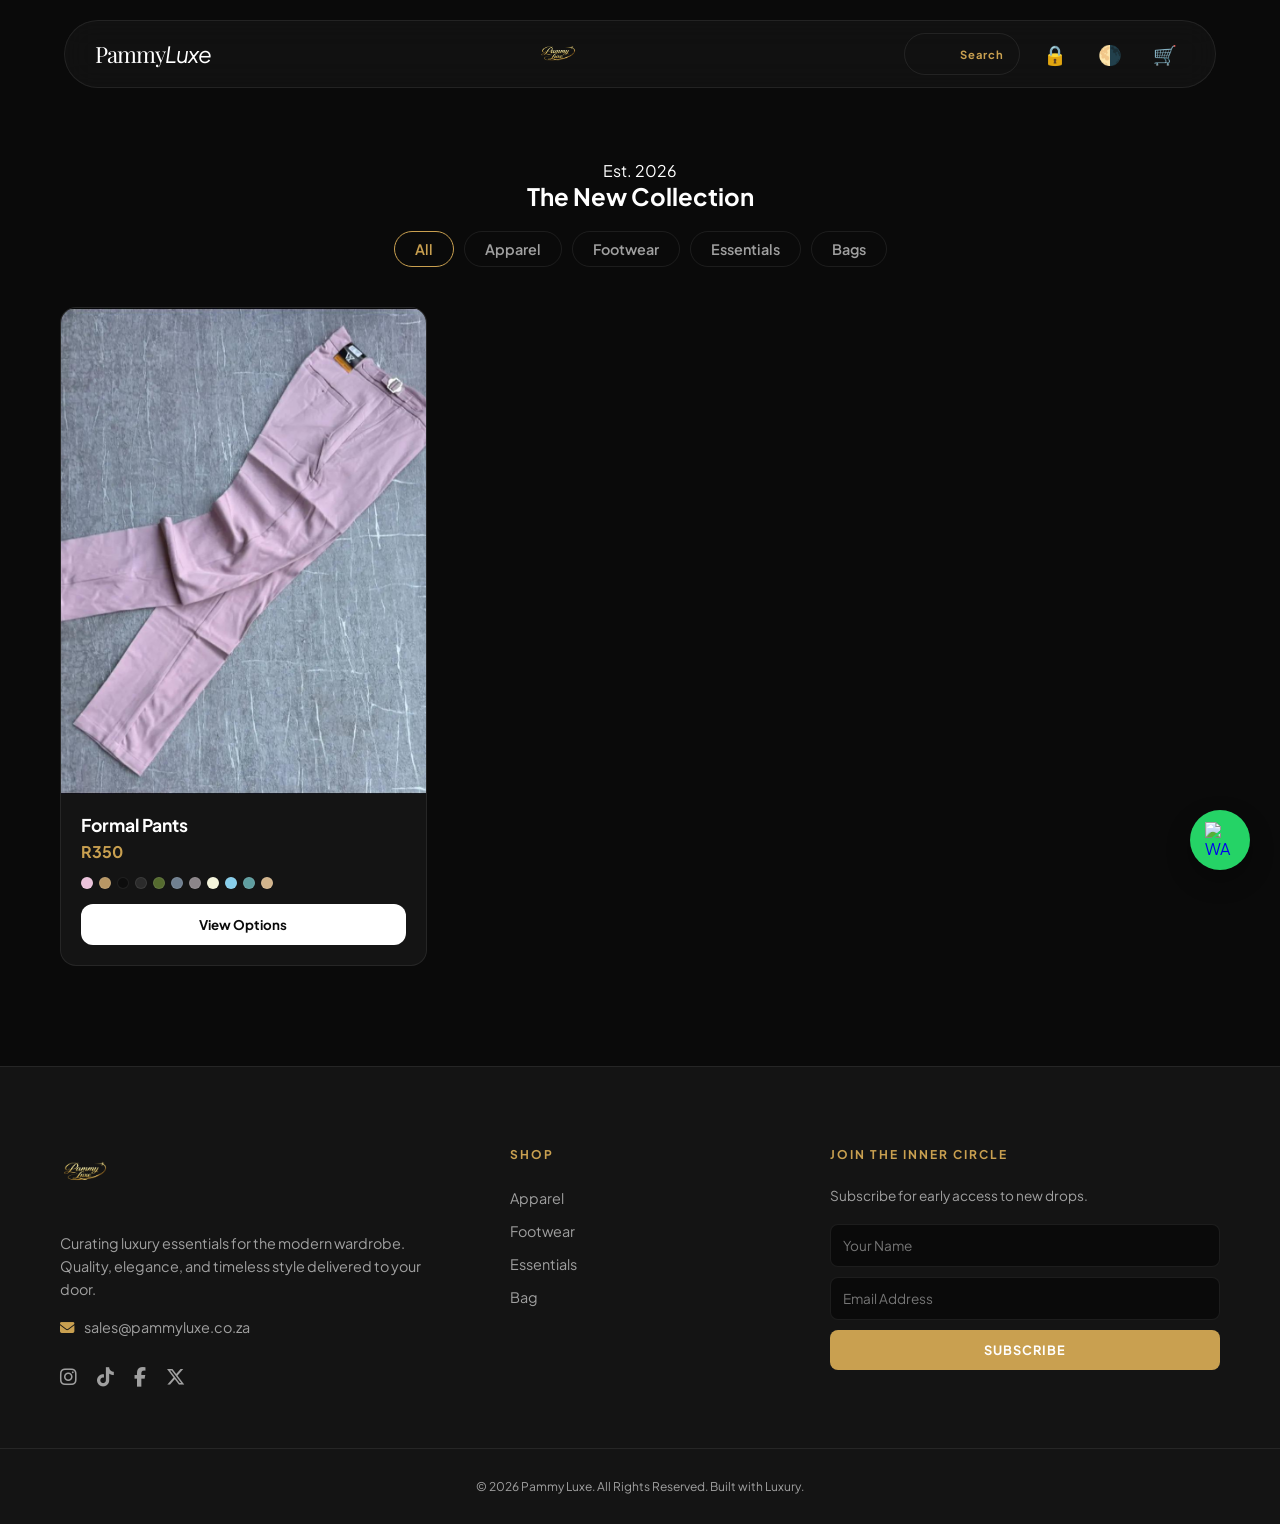
==== commit cca514e5: "Add files via upload" ====
--- a/index.html
+++ b/index.html
@@ -23,6 +23,8 @@
             <button class="search-text-btn" onclick="toggleSearch()">Search</button>
         </div>
         
+        <a href="admin.html" class="icon-btn" title="Admin Portal" style="text-decoration: none;">🔒</a>
+        
         <button class="icon-btn" onclick="toggleTheme()">🌗</button>
         <button class="icon-btn" id="cartBtn" onclick="toggleCart()">🛒</button>
     </div>
@@ -46,44 +48,53 @@
     </main>
 
     <footer class="site-footer">
-      <div class="container footer-grid">
-        <div class="footer-brand">
-            <div class="logo">
-                <img src="logo.png" alt="Pammy Luxe Logo" class="footer-logo">
+        <div class="container footer-grid">
+          <div class="footer-brand">
+              <div class="logo">
+                  <img src="logo.png" alt="Pammy Luxe Logo" class="footer-logo">
+              </div>
+              <p>Curating luxury essentials for the modern wardrobe. Quality, elegance, and timeless style delivered to your door.</p>
+              
+              <p style="margin-top: 15px; font-size: 0.9rem;">
+                  <a href="mailto:sales@pammyluxe.co.za" style="color: var(--text-dim); text-decoration: none; transition: color 0.3s;" onmouseover="this.style.color='var(--primary)'" onmouseout="this.style.color='var(--text-dim)'">
+                      <i class="fas fa-envelope" style="color: var(--primary); margin-right: 8px;"></i> sales@pammyluxe.co.za
+                  </a>
+              </p>
+  
+              <div class="social-links">
+                  <a href="#" aria-label="Instagram"><i class="fab fa-instagram"></i></a>
+                  <a href="https://tiktok.com/@pamgugunkosi5" target="_blank" aria-label="TikTok"><i class="fab fa-tiktok"></i></a>
+                  <a href="#" aria-label="Facebook"><i class="fab fa-facebook-f"></i></a>
+                  <a href="#" aria-label="Twitter"><i class="fab fa-x-twitter"></i></a>
+              </div>
+          </div>
+    
+            <div class="footer-links">
+                <h4>Shop</h4>
+                <ul>
+                    <li><a href="#" onclick="filterItems('clothing', this)">Apparel</a></li>
+                    <li><a href="#" onclick="filterItems('shoes', this)">Footwear</a></li>
+                    <li><a href="#" onclick="filterItems('accessories', this)">Essentials</a></li>
+                    <li><a href="#" onclick="filterItems('bag', this)">Bag</a></li>
+                </ul>
             </div>
-            <p>Curating luxury essentials for the modern wardrobe. Quality, elegance, and timeless style delivered to your door.</p>
-            <div class="social-links">
-                <a href="#" aria-label="Instagram"><i class="fab fa-instagram"></i></a>
-                <a href="#" aria-label="Facebook"><i class="fab fa-facebook-f"></i></a>
-                <a href="#" aria-label="Twitter"><i class="fab fa-x-twitter"></i></a>
+    
+            <div class="footer-newsletter">
+                <h4>Join the Inner Circle</h4>
+                <p>Subscribe for early access to new drops.</p>
+                <form class="footer-form" action="https://formsubmit.co/ajax/YOUR-EMAIL" method="POST">
+                    <input type="text" name="name" placeholder="Your Name" required>
+                    <input type="email" name="email" placeholder="Email Address" required>
+                    <button type="submit" class="subscribe-btn">SUBSCRIBE</button>
+                </form>
             </div>
         </div>
-  
-          <div class="footer-links">
-              <h4>Shop</h4>
-              <ul>
-                  <li><a href="#" onclick="filterItems('clothing', this)">Apparel</a></li>
-                  <li><a href="#" onclick="filterItems('shoes', this)">Footwear</a></li>
-                  <li><a href="#" onclick="filterItems('accessories', this)">Essentials</a></li>
-                  <li><a href="#" onclick="filterItems('bag', this)">Bag</a></li>
-              </ul>
-          </div>
-  
-          <div class="footer-newsletter">
-              <h4>Join the Inner Circle</h4>
-              <p>Subscribe for early access to new drops.</p>
-              <form class="footer-form" action="https://formsubmit.co/ajax/YOUR-EMAIL" method="POST">
-                  <input type="text" name="name" placeholder="Your Name" required>
-                  <input type="email" name="email" placeholder="Email Address" required>
-                  <button type="submit" class="subscribe-btn">SUBSCRIBE</button>
-              </form>
-          </div>
-      </div>
-      
-      <div class="footer-bottom">
-          <p>&copy; 2026 Pammy Luxe. All Rights Reserved. Built with Luxury.</p>
-      </div>
-  </footer>
+        
+        <div class="footer-bottom">
+            <p>&copy; 2026 Pammy Luxe. All Rights Reserved. Built with Luxury.</p>
+        </div>
+    </footer>
+
 
     <div class="cart-overlay" onclick="toggleCart()"></div>
     <div class="cart-sidebar" id="cartSidebar">
@@ -100,8 +111,33 @@
             <button class="checkout-btn" onclick="handleCheckout()">Secure Checkout</button>
         </div>
     </div>
+    <div class="modal-overlay" onclick="closeQuickView()"></div>
+<div class="product-modal" id="productModal">
+    <button class="close-modal-btn" onclick="closeQuickView()">✕</button>
+    <div class="modal-content">
+        <div class="modal-gallery">
+            <img id="modalMainImage" src="" alt="Product View">
+        </div>
+        <div class="modal-details">
+            <h2 id="modalTitle"></h2>
+            <p id="modalPrice" class="modal-price"></p>
+            
+            <div class="color-section">
+                <h4>Select Color</h4>
+                <div class="color-chips" id="colorSelectors"></div>
+            </div>
 
-    <a href="https://wa.me/27123456789" class="whatsapp-float">
+            <div class="size-section">
+                <h4>Select Size</h4>
+                <div class="size-chips" id="sizeSelectors">
+                    </div>
+            </div>
+            <button class="checkout-btn" onclick="addSelectedToCart()">Add Selected to Bag</button>
+        </div>
+    </div>
+</div>
+
+    <a href="https://wa.me/27611908644" class="whatsapp-float">
         <img src="https://upload.wikimedia.org/wikipedia/commons/6/6b/WhatsApp.svg" width="30" alt="WA">
     </a>
     <script src="script.js"></script>
--- a/style.css
+++ b/style.css
@@ -623,4 +623,196 @@
     width: auto;
     margin-bottom: 15px;
     display: block;
+}
+
+/* --- EXTENSIONS FOR COLOR SELECTION & MODAL --- */
+.variant-dots {
+    display: flex;
+    gap: 6px;
+    margin-bottom: 15px;
+}
+
+.dot {
+    width: 12px;
+    height: 12px;
+    border-radius: 50%;
+    border: 1px solid var(--border);
+    display: inline-block;
+}
+
+/* Modal Layout */
+.modal-overlay {
+    position: fixed;
+    inset: 0;
+    background: rgba(0,0,0,0.7);
+    backdrop-filter: blur(8px);
+    visibility: hidden;
+    opacity: 0;
+    z-index: 3000;
+    transition: 0.3s ease;
+}
+
+.product-modal {
+    position: fixed;
+    top: 50%;
+    left: 50%;
+    transform: translate(-50%, -45%) scale(0.95);
+    width: 90%;
+    max-width: 800px;
+    background: var(--surface);
+    border: 1px solid var(--border);
+    border-radius: var(--radius);
+    z-index: 3001;
+    padding: 30px;
+    visibility: hidden;
+    opacity: 0;
+    transition: all 0.4s cubic-bezier(0.33, 1, 0.68, 1);
+}
+
+.modal-active .modal-overlay { visibility: visible; opacity: 1; }
+.modal-active .product-modal { 
+    visibility: visible; 
+    opacity: 1; 
+    transform: translate(-50%, -50%) scale(1); 
+}
+
+.close-modal-btn {
+    position: absolute;
+    top: 20px;
+    right: 20px;
+    background: transparent;
+    border: none;
+    color: var(--text);
+    font-size: 1.2rem;
+    cursor: pointer;
+    z-index: 10;
+}
+
+.modal-content {
+    display: grid;
+    grid-template-columns: 1fr 1fr;
+    gap: 30px;
+}
+
+.modal-gallery {
+    width: 100%;
+    aspect-ratio: 3/4;
+    background: #222;
+    border-radius: calc(var(--radius) - 4px);
+    overflow: hidden;
+}
+
+.modal-gallery img {
+    width: 100%;
+    height: 100%;
+    object-fit: cover;
+}
+
+.modal-details {
+    display: flex;
+    flex-direction: column;
+    justify-content: center;
+}
+
+.modal-price {
+    color: var(--primary);
+    font-size: 1.4rem;
+    font-weight: 700;
+    margin: 10px 0 25px 0;
+}
+
+.color-section h4 {
+    font-size: 0.75rem;
+    letter-spacing: 1px;
+    text-transform: uppercase;
+    color: var(--text-dim);
+    margin-bottom: 12px;
+}
+
+.color-chips {
+    display: flex;
+    flex-wrap: wrap;
+    gap: 10px;
+    margin-bottom: 30px;
+}
+
+.color-chip {
+    display: flex;
+    align-items: center;
+    gap: 8px;
+    background: var(--bg);
+    border: 1px solid var(--border);
+    color: var(--text);
+    padding: 8px 16px;
+    border-radius: 30px;
+    cursor: pointer;
+    font-size: 0.85rem;
+    font-weight: 600;
+    transition: all 0.2s;
+}
+
+.color-chip:hover, .color-chip.active {
+    border-color: var(--primary);
+    background: var(--glass);
+}
+
+.chip-preview {
+    width: 14px;
+    height: 14px;
+    border-radius: 50%;
+    border: 1px solid rgba(255,255,255,0.2);
+}
+
+/* Modal Responsive Handling */
+@media (max-width: 768px) {
+    .modal-content {
+        grid-template-columns: 1fr;
+        gap: 20px;
+    }
+    .product-modal {
+        top: 55%;
+        padding: 20px;
+        overflow-y: auto;
+        max-height: 85vh;
+    }
+}
+
+/* --- EXTENSIONS FOR SIZE SELECTION --- */
+.size-section h4 {
+    font-size: 0.75rem;
+    letter-spacing: 1px;
+    text-transform: uppercase;
+    color: var(--text-dim);
+    margin-bottom: 12px;
+    margin-top: 20px; /* Provides spacing below the color section */
+}
+
+.size-chips {
+    display: flex;
+    flex-wrap: wrap;
+    gap: 10px;
+    margin-bottom: 30px;
+}
+
+.size-chip {
+    display: flex;
+    align-items: center;
+    justify-content: center;
+    background: var(--bg);
+    border: 1px solid var(--border);
+    color: var(--text);
+    min-width: 45px;
+    height: 40px;
+    padding: 0 12px;
+    border-radius: 30px; /* Elegant pill shape matching the colors */
+    cursor: pointer;
+    font-size: 0.85rem;
+    font-weight: 600;
+    transition: all 0.2s ease;
+}
+
+.size-chip:hover, .size-chip.active {
+    border-color: var(--primary);
+    background: var(--glass);
+    color: var(--primary);
 }
